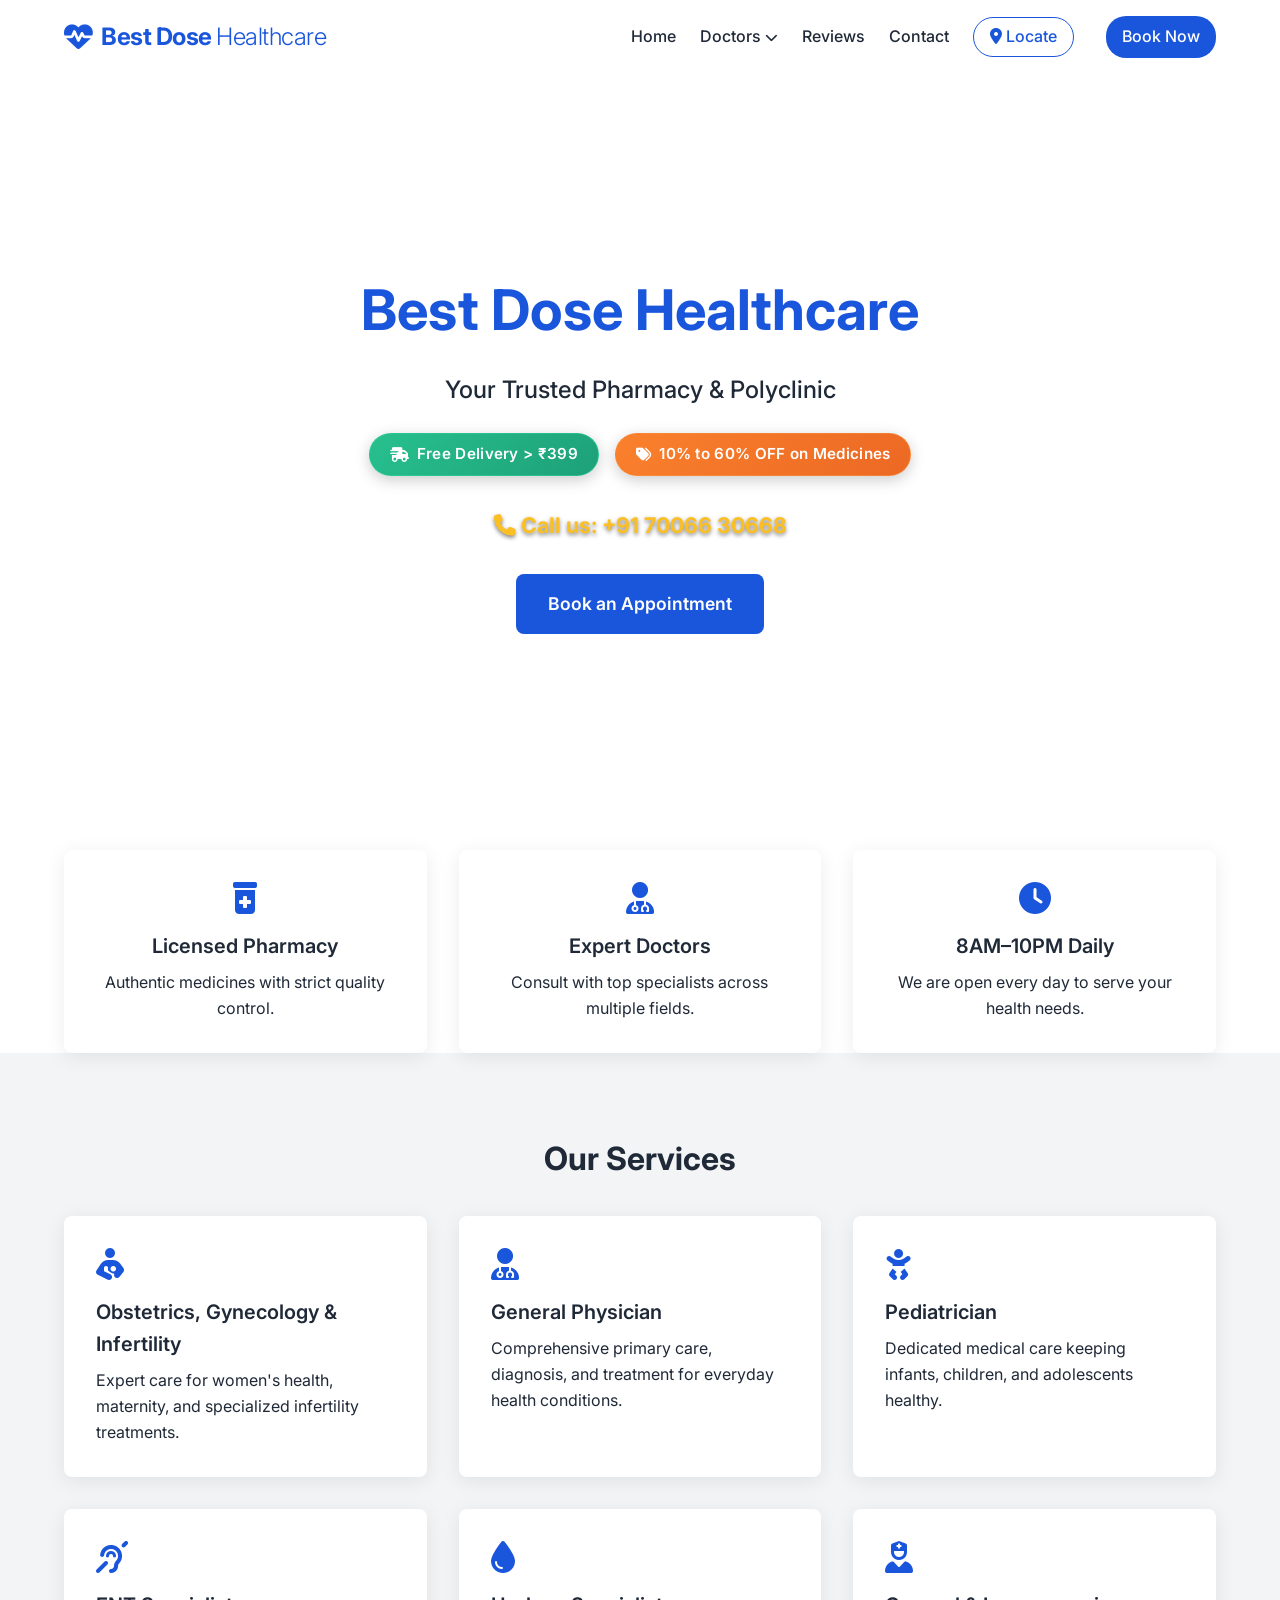
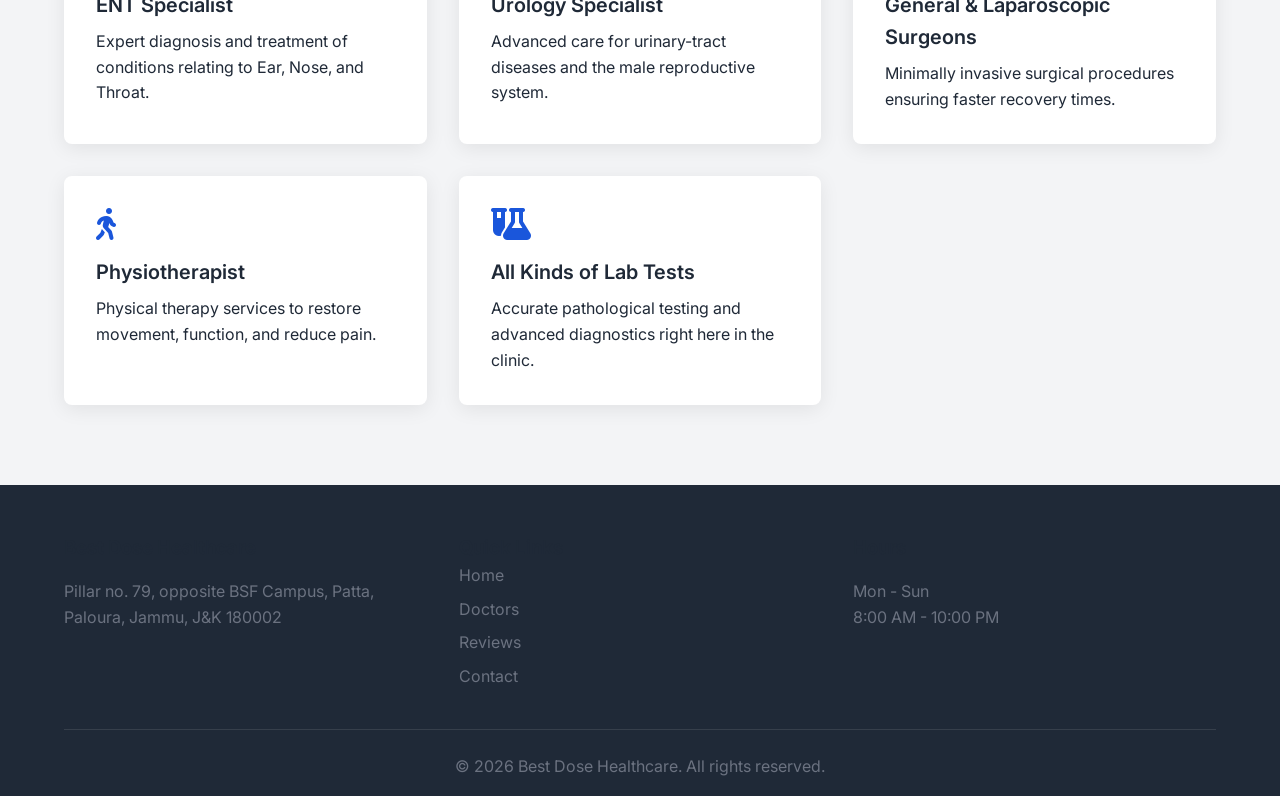
==== index.html @ 313eac24 "add project files" ====
<!DOCTYPE html>
<html lang="en">

<head>
    <meta charset="UTF-8">
    <meta name="viewport" content="width=device-width, initial-scale=1.0">
    <title>Best Dose Healthcare | Home</title>
    <link rel="stylesheet" href="styles.css">
    <!-- Font Awesome for icons -->
    <link rel="stylesheet" href="https://cdnjs.cloudflare.com/ajax/libs/font-awesome/6.4.0/css/all.min.css">
</head>

<body>

    <!-- Navigation -->
    <nav class="navbar">
        <div class="container">
            <div class="logo">
                <i class="fa-solid fa-heart-pulse logo-icon"></i>
                <span class="logo-text">Best Dose <span class="fw-light">Healthcare</span></span>
            </div>
            <button class="menu-toggle" aria-label="Toggle navigation">
                <i class="fa-solid fa-bars"></i>
            </button>
            <div class="links">
                <a href="index.html">Home</a>
                <div class="dropdown">
                    <a href="doctors.html" class="dropbtn">Doctors <i class="fa-solid fa-chevron-down"
                            style="font-size: 0.8rem;"></i></a>
                    <div class="dropdown-content">
                        <a href="doctors.html?doc=anjali">Dr. Anjali Verma (Gynecology)</a>
                        <a href="doctors.html?doc=sunita">Dr. Sunita Gupta (Physician)</a>
                        <a href="doctors.html?doc=rajesh">Dr. Rajesh Verma (Pediatrics)</a>
                        <a href="doctors.html?doc=anil">Dr. Anil Sharma (ENT)</a>
                        <a href="doctors.html?doc=amit">Dr. Amit Kumar (Urology)</a>
                        <a href="doctors.html?doc=vikas">Dr. Vikas Singh (Surgeon)</a>
                        <a href="doctors.html?doc=priya">Dr. Priya Singh (Physiotherapy)</a>
                    </div>
                </div>
                <a href="reviews.html">Reviews</a>
                <a href="contact.html">Contact</a>
                <a href="https://maps.app.goo.gl/DbcS8rqPHViiDvPK7" target="_blank" class="btn btn-locate"><i
                        class="fa-solid fa-location-dot"></i> Locate</a>
                <a href="doctors.html" class="btn btn-book">Book Now</a>
            </div>
        </div>
    </nav>

    <!-- Hero Section -->
    <section class="hero">
        <div class="hero-bg"></div>
        <div class="hero-overlay"></div>
        <div class="container hero-content fade-in">
            <h1>Best Dose Healthcare</h1>
            <p style="font-size: 1.5rem; margin-bottom: 1.5rem; font-weight: 500;">Your Trusted Pharmacy & Polyclinic
            </p>

            <div style="display: flex; gap: 1rem; justify-content: center; flex-wrap: wrap; margin-bottom: 2rem;">
                <div class="header-promo gradient-green">
                    <i class="fa-solid fa-truck-fast"></i> Free Delivery > ₹399
                </div>
                <div class="header-promo gradient-orange">
                    <i class="fa-solid fa-tags"></i> 10% to 60% OFF on Medicines
                </div>
            </div>

            <p
                style="font-size: 1.35rem; font-weight: 700; margin-bottom: 2rem; color: #fbbf24; text-shadow: 0 2px 4px rgba(0,0,0,0.5);">
                <i class="fa-solid fa-phone"></i> Call us: +91 70066 30668
            </p>

            <a href="doctors.html" class="btn" style="font-size: 1.1rem; padding: 1rem 2rem;">Book an Appointment</a>
        </div>
    </section>

    <!-- Info Strip -->
    <div class="container">
        <div class="info-strip">
            <div class="info-card fade-in">
                <i class="fa-solid fa-prescription-bottle-medical"></i>
                <h3 class="card-title">Licensed Pharmacy</h3>
                <p>Authentic medicines with strict quality control.</p>
            </div>
            <div class="info-card fade-in" style="transition-delay: 0.1s;">
                <i class="fa-solid fa-user-doctor"></i>
                <h3 class="card-title">Expert Doctors</h3>
                <p>Consult with top specialists across multiple fields.</p>
            </div>
            <div class="info-card fade-in" style="transition-delay: 0.2s;">
                <i class="fa-solid fa-clock"></i>
                <h3 class="card-title">8AM–10PM Daily</h3>
                <p>We are open every day to serve your health needs.</p>
            </div>
        </div>
    </div>

    <!-- Services Section -->
    <section class="bg-light">
        <div class="container">
            <h2 class="fade-in">Our Services</h2>
            <div class="grid">
                <div class="card fade-in">
                    <i class="fa-solid fa-person-breastfeeding"
                        style="font-size: 2rem; color: var(--primary); margin-bottom: 1rem;"></i>
                    <h3 class="card-title">Obstetrics, Gynecology & Infertility</h3>
                    <p>Expert care for women's health, maternity, and specialized infertility treatments.</p>
                </div>
                <div class="card fade-in" style="transition-delay: 0.1s;">
                    <i class="fa-solid fa-user-doctor"
                        style="font-size: 2rem; color: var(--primary); margin-bottom: 1rem;"></i>
                    <h3 class="card-title">General Physician</h3>
                    <p>Comprehensive primary care, diagnosis, and treatment for everyday health conditions.</p>
                </div>
                <div class="card fade-in" style="transition-delay: 0.2s;">
                    <i class="fa-solid fa-baby"
                        style="font-size: 2rem; color: var(--primary); margin-bottom: 1rem;"></i>
                    <h3 class="card-title">Pediatrician</h3>
                    <p>Dedicated medical care keeping infants, children, and adolescents healthy.</p>
                </div>
                <div class="card fade-in" style="transition-delay: 0.3s;">
                    <i class="fa-solid fa-ear-deaf"
                        style="font-size: 2rem; color: var(--primary); margin-bottom: 1rem;"></i>
                    <h3 class="card-title">ENT Specialist</h3>
                    <p>Expert diagnosis and treatment of conditions relating to Ear, Nose, and Throat.</p>
                </div>
                <div class="card fade-in" style="transition-delay: 0.4s;">
                    <i class="fa-solid fa-droplet"
                        style="font-size: 2rem; color: var(--primary); margin-bottom: 1rem;"></i>
                    <h3 class="card-title">Urology Specialist</h3>
                    <p>Advanced care for urinary-tract diseases and the male reproductive system.</p>
                </div>
                <div class="card fade-in" style="transition-delay: 0.5s;">
                    <i class="fa-solid fa-user-nurse"
                        style="font-size: 2rem; color: var(--primary); margin-bottom: 1rem;"></i>
                    <h3 class="card-title">General & Laparoscopic Surgeons</h3>
                    <p>Minimally invasive surgical procedures ensuring faster recovery times.</p>
                </div>
                <div class="card fade-in" style="transition-delay: 0.6s;">
                    <i class="fa-solid fa-person-walking"
                        style="font-size: 2rem; color: var(--primary); margin-bottom: 1rem;"></i>
                    <h3 class="card-title">Physiotherapist</h3>
                    <p>Physical therapy services to restore movement, function, and reduce pain.</p>
                </div>
                <div class="card fade-in" style="transition-delay: 0.7s;">
                    <i class="fa-solid fa-flask-vial"
                        style="font-size: 2rem; color: var(--primary); margin-bottom: 1rem;"></i>
                    <h3 class="card-title">All Kinds of Lab Tests</h3>
                    <p>Accurate pathological testing and advanced diagnostics right here in the clinic.</p>
                </div>
            </div>
        </div>
    </section>

    <!-- Footer -->
    <footer>
        <div class="container">
            <div class="footer-grid">
                <div>
                    <h3>Best Dose Healthcare</h3>
                    <p style="color: var(--text-light); margin-top: 1rem;">Pillar no. 79, opposite BSF Campus, Patta,
                        Paloura, Jammu, J&K 180002</p>
                </div>
                <div class="footer-links">
                    <h3>Quick Links</h3>
                    <a href="index.html">Home</a>
                    <a href="doctors.html">Doctors</a>
                    <a href="reviews.html">Reviews</a>
                    <a href="contact.html">Contact</a>
                </div>
                <div>
                    <h3>Hours</h3>
                    <p style="color: var(--text-light); margin-top: 1rem;">Mon - Sun</p>
                    <p style="color: var(--text-light);">8:00 AM - 10:00 PM</p>
                </div>
            </div>
            <div class="text-center"
                style="border-top: 1px solid rgba(255,255,255,0.1); padding-top: 1.5rem; color: var(--text-light);">
                &copy; 2026 Best Dose Healthcare. All rights reserved.
            </div>
        </div>
    </footer>

    <script src="script.js"></script>
</body>

</html>
---- styles.css ----
@import url('https://fonts.googleapis.com/css2?family=Inter:wght@300;400;500;600;700&display=swap');

:root {
  --primary: #1a56db;
  --white: #ffffff;
  --text: #1f2937;
  --text-light: #6b7280;
  --bg: #f3f4f6;
  --card-shadow: 0 4px 20px rgba(0, 0, 0, 0.08);
  --border: #e5e7eb;
}

html {
  scroll-behavior: smooth;
}

* {
  margin: 0;
  padding: 0;
  box-sizing: border-box;
}

body {
  font-family: 'Inter', sans-serif;
  color: var(--text);
  background-color: var(--white);
  line-height: 1.6;
}

/* Typography & Utils */
h1, h2, h3 { font-weight: 700; color: var(--text); }
h2 { font-size: 2rem; margin-bottom: 2rem; text-align: center; }
a { text-decoration: none; color: inherit; }
.container { width: 90%; max-width: 1200px; margin: 0 auto; }
section { padding: 5rem 0; }
.bg-light { background-color: var(--bg); }

/* Buttons */
.btn {
  display: inline-block;
  padding: 0.75rem 1.5rem;
  background-color: var(--primary);
  color: var(--white);
  border: none;
  border-radius: 0.5rem;
  font-weight: 600;
  cursor: pointer;
  transition: all 0.3s ease;
  text-align: center;
}
.btn:hover { background-color: #1e40af; transform: translateY(-2px); }

/* Navbar */
.navbar {
  position: fixed;
  top: 0; width: 100%;
  padding: 1rem 0;
  z-index: 1000;
  background: transparent;
  transition: all 0.3s ease;
}

/* Dropdown Navbar Styles */
.dropdown {
  position: relative;
  display: inline-block;
}
.dropdown-content {
  display: none;
  position: absolute;
  background-color: var(--white);
  min-width: 260px;
  box-shadow: 0 8px 16px rgba(0,0,0,0.1);
  border-radius: 0.5rem;
  z-index: 1001;
  top: 100%;
  left: 0;
  overflow: hidden;
  border: 1px solid var(--border);
}
.dropdown-content a {
  color: var(--text) !important;
  padding: 12px 16px;
  text-decoration: none;
  display: block;
  font-weight: 500;
  font-size: 0.95rem;
  transition: background 0.3s;
}
.dropdown-content a:hover {
  background-color: var(--bg);
  color: var(--primary) !important;
}
.dropdown:hover .dropdown-content {
  display: block;
}
.navbar.scrolled {
  background: var(--primary);
  box-shadow: var(--card-shadow);
  color: var(--white);
}
.navbar .container {
  display: flex; justify-content: space-between; align-items: center;
}
.navbar .logo { display: flex; align-items: center; gap: 0.5rem; font-size: 1.5rem; font-weight: 700; color: var(--primary); }
.navbar .logo-icon { font-size: 1.8rem; }
.navbar .logo-text { letter-spacing: -0.02em; }
.navbar .fw-light { font-weight: 300; }
.navbar.scrolled .logo, .navbar.scrolled .logo-icon { color: var(--white); }
.navbar .links { display: flex; align-items: center; gap: 1.5rem; transition: max-height 0.4s ease-in-out; }
.navbar .links a { font-weight: 500; transition: color 0.3s; }
.navbar .links a:hover { color: var(--primary); }
.navbar.scrolled .links a:hover { color: #d1d5db; }
.navbar .btn-book { background: var(--primary); color: var(--white); border-radius: 20px; padding: 0.5rem 1rem;}
.navbar.scrolled .btn-book { background: var(--white); color: var(--primary); }
.navbar .btn-locate { background: transparent; color: var(--primary); border: 1px solid var(--primary); border-radius: 20px; padding: 0.4rem 1rem; margin-right: 0.5rem; }
.navbar .btn-locate:hover { background: rgba(26, 86, 219, 0.1); }
.navbar.scrolled .btn-locate { color: var(--white); border-color: var(--white); }
.navbar.scrolled .btn-locate:hover { background: rgba(255, 255, 255, 0.1); }

/* Hamburger Menu Toggle */
.menu-toggle {
  display: none;
  background: none;
  border: none;
  font-size: 1.8rem;
  color: var(--primary);
  cursor: pointer;
}
.navbar.scrolled .menu-toggle { color: var(--white); }

/* Mobile Menu Layout */
@media (max-width: 768px) {
  .menu-toggle { display: block; }
  .navbar .links {
    position: absolute;
    top: 100%;
    left: 0;
    width: 100%;
    background: var(--white);
    flex-direction: column;
    gap: 1rem;
    padding: 0;
    max-height: 0;
    overflow: hidden;
    box-shadow: 0 10px 15px -3px rgba(0, 0, 0, 0.1);
  }
  .navbar.scrolled .links { background: var(--primary); }
  
  .navbar .links.open {
    padding: 1.5rem 0;
    max-height: 500px;
  }
  .navbar .links a {
    width: 100%;
    text-align: center;
    color: var(--text);
  }
  .navbar.scrolled .links a, .navbar.scrolled .links .btn-locate {
    color: var(--white);
  }
  .navbar .links .btn-book { width: max-content; margin: 0 auto; }
  .navbar .links .btn-locate { width: max-content; margin: 0 auto; margin-right: auto; }
  .dropdown-content { position: static; box-shadow: none; border: none; background: transparent; }
  .dropdown-content a { text-align: center; padding: 10px; color: var(--text-light) !important; }
  .navbar.scrolled .dropdown-content a { color: var(--white) !important; opacity: 0.9; }
}

/* Animations */
.fade-in {
  opacity: 0;
  transform: translateY(20px);
  transition: opacity 0.6s ease, transform 0.6s ease;
}
.fade-in.visible {
  opacity: 1;
  transform: translateY(0);
}

/* Homepage Hero (Carousel) */
.hero {
  position: relative;
  height: 100vh;
  display: flex; align-items: center; justify-content: center;
  overflow: hidden;
  color: var(--white);
  text-align: center;
}
.hero-bg {
  position: absolute; top: 0; left: 0; width: 100%; height: 100%;
  background-size: cover; background-position: center;
  z-index: -2;
  animation: heroCarousel 15s infinite;
}
.hero-overlay {
  position: absolute; top: 0; left: 0; width: 100%; height: 100%;
  background: rgba(255, 255, 255, 0.6);
  z-index: -1;
}
.hero-content {
  z-index: 1;
  color: var(--text);
  max-width: 800px;
}
.hero-content h1 { font-size: 3.5rem; margin-bottom: 1rem; color: var(--primary);}
@keyframes heroCarousel {
  0%, 33% { background-image: url('https://images.unsplash.com/photo-1579684385127-1ef15d508118?auto=format&fit=crop&q=80'); }
  34%, 66% { background-image: url('https://images.unsplash.com/photo-1638202993928-7267aad84c31?auto=format&fit=crop&q=80'); }
  67%, 100% { background-image: url('https://images.unsplash.com/photo-1519494026892-80bbd2d6fd0d?auto=format&fit=crop&q=80'); }
}

/* Promo Badges */
.header-promo {
  padding: 0.5rem 1.25rem;
  border-radius: 9999px;
  font-weight: 600;
  font-size: 0.95rem;
  letter-spacing: 0.02em;
  color: var(--white);
  box-shadow: 0 4px 15px rgba(0, 0, 0, 0.2);
  display: inline-flex;
  align-items: center;
  gap: 0.5rem;
  backdrop-filter: blur(5px);
}
.header-promo.gradient-green {
  background: linear-gradient(135deg, rgba(16, 185, 129, 0.9), rgba(5, 150, 105, 0.9));
  border: 1px solid rgba(52, 211, 153, 0.5);
  animation: pulse-promo 2.5s infinite;
}
.header-promo.gradient-orange {
  background: linear-gradient(135deg, rgba(249, 115, 22, 0.9), rgba(234, 88, 12, 0.9));
  border: 1px solid rgba(251, 146, 60, 0.5);
}

@keyframes pulse-promo {
  0% { transform: scale(1); box-shadow: 0 0 0 0 rgba(16, 185, 129, 0.4); }
  50% { transform: scale(1.05); box-shadow: 0 0 0 8px rgba(16, 185, 129, 0); }
  100% { transform: scale(1); box-shadow: 0 0 0 0 rgba(16, 185, 129, 0); }
}

/* Homepage Info Strip */
.info-strip {
  display: grid;
  grid-template-columns: repeat(3, 1fr);
  gap: 2rem;
  margin-top: -50px;
  position: relative;
  z-index: 10;
}
.info-card {
  background: var(--white);
  padding: 2rem;
  border-radius: 0.5rem;
  box-shadow: var(--card-shadow);
  text-align: center;
}
.info-card i { font-size: 2rem; color: var(--primary); margin-bottom: 1rem; }

/* Grid Layouts (Services, Doctors) */
.grid {
  display: grid;
  grid-template-columns: repeat(auto-fit, minmax(280px, 1fr));
  gap: 2rem;
}
.card {
  background: var(--white);
  border-radius: 0.5rem;
  overflow: hidden;
  box-shadow: var(--card-shadow);
  transition: transform 0.3s ease;
  padding: 2rem;
}
.card:hover { transform: translateY(-5px); }
.card-title { font-size: 1.25rem; font-weight: 600; margin-bottom: 0.5rem; }

/* Filter Tabs */
.filter-tabs {
  display: flex; justify-content: center; gap: 1rem; margin-bottom: 2rem; flex-wrap: wrap;
}
.filter-btn {
  padding: 0.5rem 1.5rem;
  border-radius: 9999px;
  background: var(--white);
  border: 1px solid var(--border);
  cursor: pointer;
  transition: all 0.3s;
}
.filter-btn.active, .filter-btn:hover {
  background: var(--primary); color: var(--white); border-color: var(--primary);
}

/* Doctor Card specific */
.doc-card { text-align: center; }
.doc-avatar { width: 100px; height: 100px; border-radius: 50%; background: var(--bg); margin: 0 auto 1rem; display: flex; align-items: center; justify-content: center; color: var(--text-light); }
.doc-tag { display: inline-block; padding: 0.25rem 0.75rem; background: #e0e7ff; color: var(--primary); border-radius: 9999px; font-size: 0.875rem; margin-bottom: 0.5rem; }

/* Review Card */
.review-card { 
  border-top: 4px solid #10b981; 
  background: linear-gradient(to bottom right, #ffffff, #f0fdf4); 
  padding: 1.5rem; 
  margin-bottom: 1rem; 
  box-shadow: 0 4px 10px rgba(16, 185, 129, 0.1); 
  border-radius: 0.5rem; 
  animation: slideIn 0.5s ease-out; 
}
@keyframes slideIn { from { opacity: 0; transform: translateX(-20px); } to { opacity: 1; transform: translateX(0); } }
.stars svg { width: 20px; height: 20px; fill: #fbbf24; }

/* Interactive Star Widget */
.star-widget { display: flex; gap: 0.5rem; font-size: 1.5rem; color: #d1d5db; cursor: pointer; }
.star-widget .star.active { color: #fbbf24; }

/* Forms */
.form-group { margin-bottom: 1rem; }
.form-group label { display: block; margin-bottom: 0.5rem; font-weight: 500; }
.form-control { width: 100%; padding: 0.75rem; border: 1px solid var(--border); border-radius: 0.5rem; font-family: inherit; }
.form-control:focus { outline: none; border-color: var(--primary); }

/* Modal */
.modal { display: none; position: fixed; top: 0; left: 0; width: 100%; height: 100%; background: rgba(0,0,0,0.5); z-index: 1001; align-items: center; justify-content: center; }
.modal.active { display: flex; }
.modal-content { background: var(--white); padding: 2rem; border-radius: 0.5rem; width: 90%; max-width: 500px; position: relative; }
.close-btn { position: absolute; top: 1rem; right: 1rem; font-size: 1.5rem; cursor: pointer; background: none; border: none; }

/* Toast */
.toast { position: fixed; bottom: 2rem; right: 2rem; background: #10b981; color: var(--white); padding: 1rem 2rem; border-radius: 0.5rem; transform: translateY(100px); opacity: 0; transition: all 0.3s; z-index: 1002; }
.toast.show { transform: translateY(0); opacity: 1; }

/* Contact Page elements */
.contact-grid { display: grid; grid-template-columns: 1fr 1fr; gap: 2rem; }
.hours-table { width: 100%; border-collapse: collapse; }
.hours-table th, .hours-table td { padding: 0.75rem; border-bottom: 1px solid var(--border); text-align: left; }

/* Footer */
footer { background: var(--text); color: var(--white); padding: 3rem 0 1rem; }
.footer-grid { display: grid; grid-template-columns: repeat(auto-fit, minmax(200px, 1fr)); gap: 2rem; margin-bottom: 2rem; }
.footer-links a { display: block; color: var(--text-light); margin-bottom: 0.5rem; }
.footer-links a:hover { color: var(--white); }
.text-center { text-align: center; }

/* Responsive Grid */
@media (max-width: 768px) {
  .info-strip { grid-template-columns: 1fr; margin-top: 2rem; }
  .contact-grid { grid-template-columns: 1fr; }
  .hero-content h1 { font-size: 2.5rem; }
}
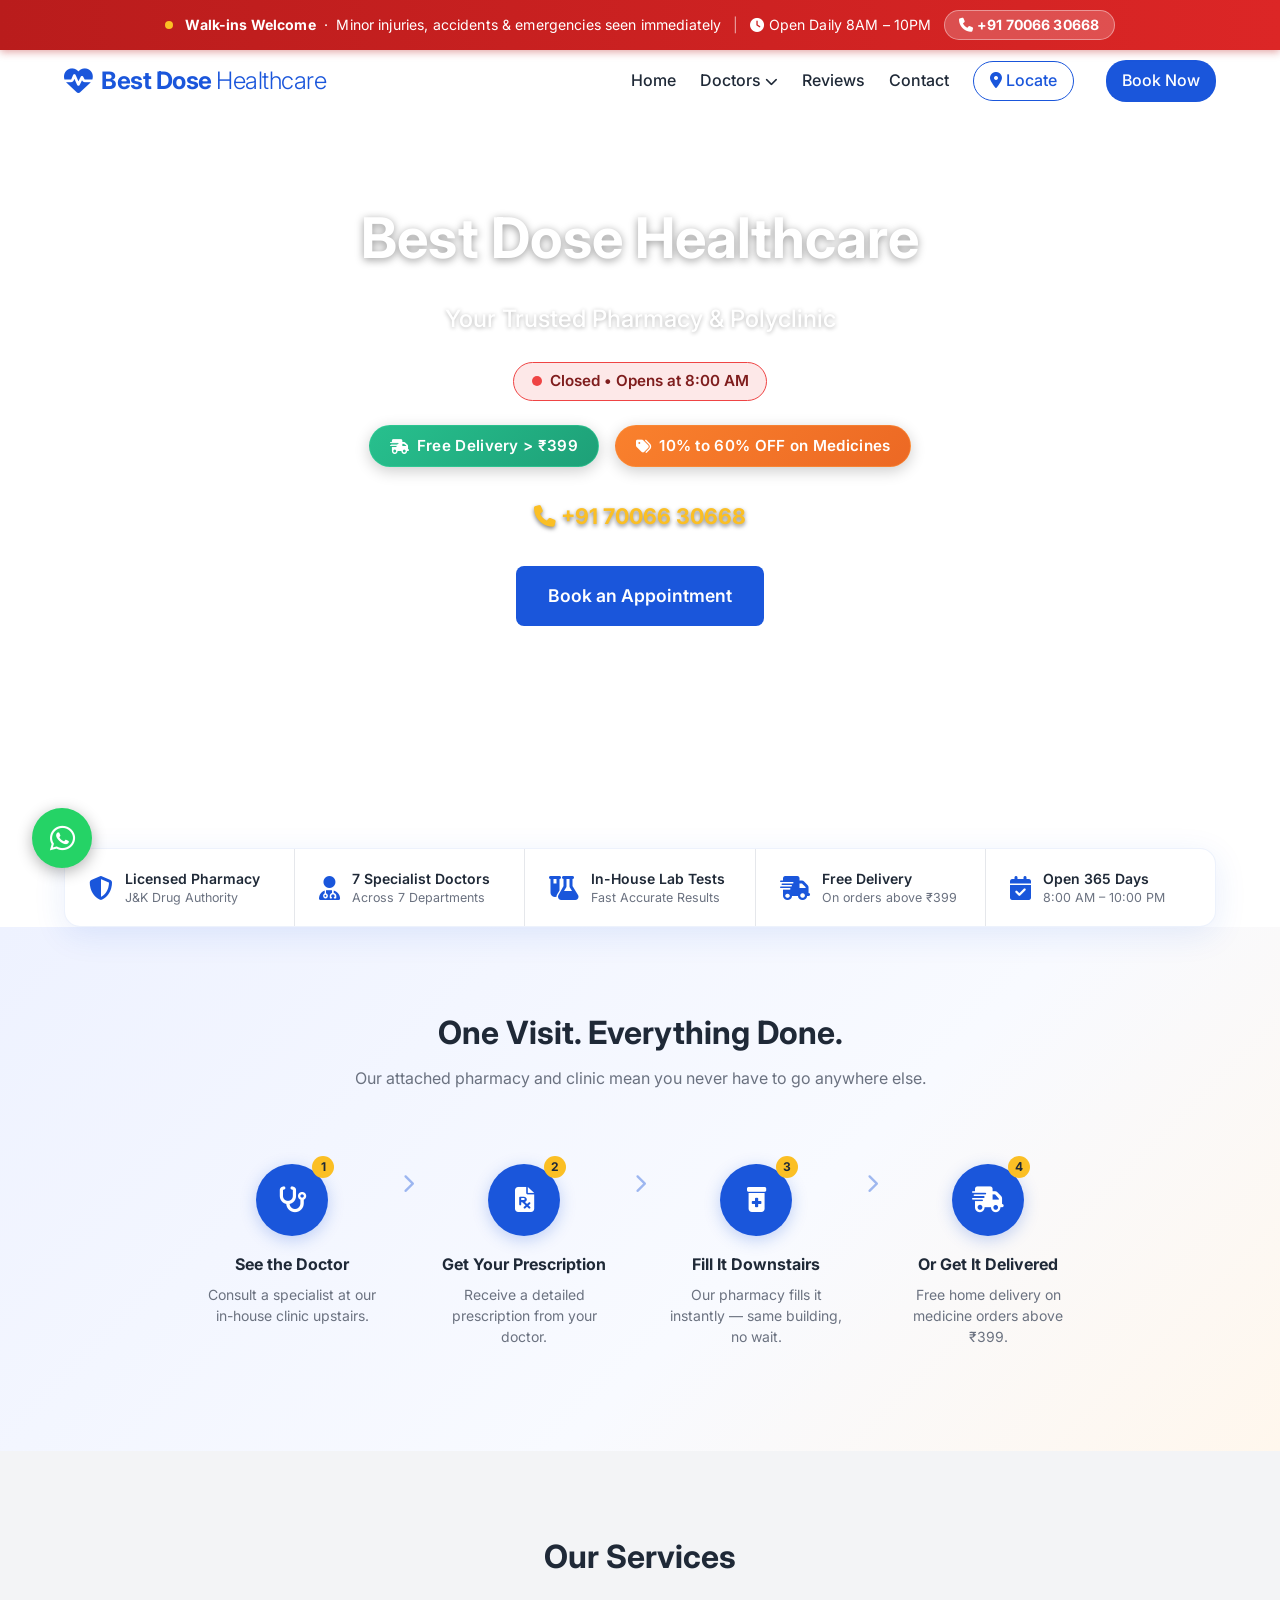
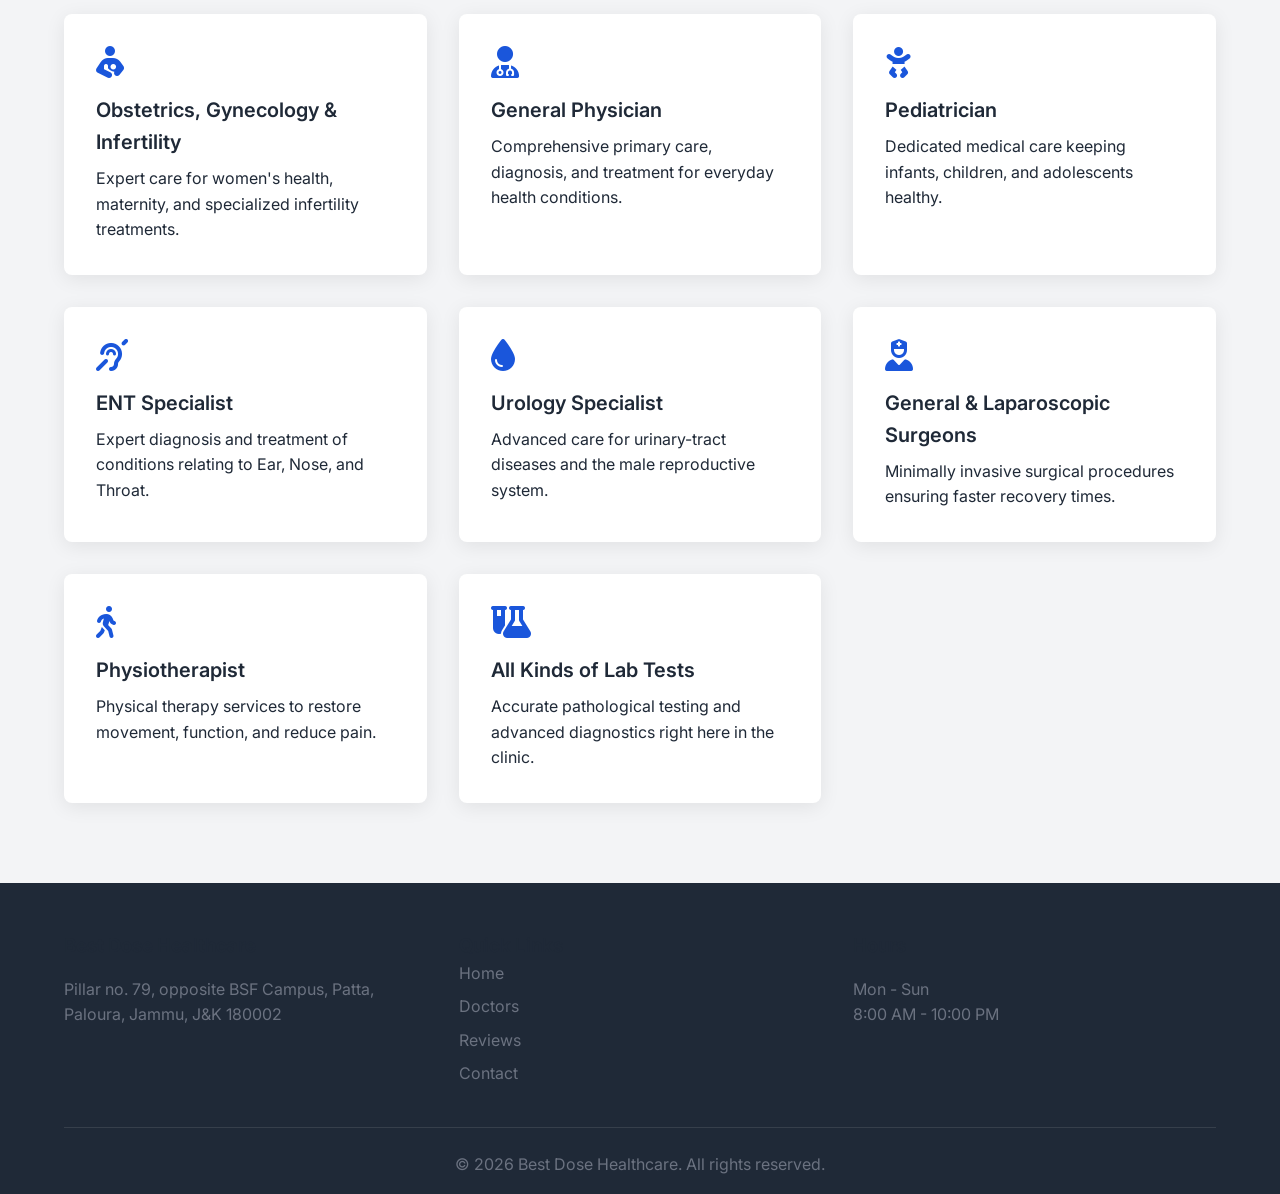
==== commit 2b2116b1: "added new files" ====
--- a/index.html
+++ b/index.html
@@ -5,12 +5,37 @@
     <meta charset="UTF-8">
     <meta name="viewport" content="width=device-width, initial-scale=1.0">
     <title>Best Dose Healthcare | Home</title>
+    <meta name="description" content="Best Dose Healthcare - Trusted pharmacy and polyclinic in Patta Paloura, Jammu. Book appointments with specialist doctors. Open 8AM-10PM daily. Call +91 70066 30668.">
+    <meta name="keywords" content="pharmacy Jammu, doctor Paloura, polyclinic Jammu, medicine delivery Jammu, best dose healthcare, clinic Patta Paloura">
+    <!-- Open Graph / WhatsApp / Facebook preview -->
+    <meta property="og:title" content="Best Dose Healthcare | Pharmacy & Polyclinic, Jammu">
+    <meta property="og:description" content="Trusted pharmacy & polyclinic in Patta Paloura, Jammu. Expert doctors, lab tests, medicines with up to 60% OFF. Open daily 8AM–10PM.">
+    <meta property="og:image" content="https://images.unsplash.com/photo-1579684385127-1ef15d508118?auto=format&fit=crop&w=1200&q=80">
+    <meta property="og:type" content="website">
+    <meta property="og:locale" content="en_IN">
+    <meta name="twitter:card" content="summary_large_image">
+    <meta name="twitter:title" content="Best Dose Healthcare | Pharmacy & Polyclinic, Jammu">
+    <meta name="twitter:description" content="Trusted pharmacy & polyclinic in Patta Paloura, Jammu. Expert doctors, lab tests, medicines with up to 60% OFF.">
+    <meta name="twitter:image" content="https://images.unsplash.com/photo-1579684385127-1ef15d508118?auto=format&fit=crop&w=1200&q=80">
     <link rel="stylesheet" href="styles.css">
     <!-- Font Awesome for icons -->
     <link rel="stylesheet" href="https://cdnjs.cloudflare.com/ajax/libs/font-awesome/6.4.0/css/all.min.css">
 </head>
 
 <body>
+
+    <!-- Walk-in Emergency Banner -->
+    <div class="walkin-banner">
+        <div class="container" style="display:flex; align-items:center; justify-content:center; gap:0.75rem; flex-wrap:wrap;">
+            <span class="walkin-dot"></span>
+            <span><strong>Walk-ins Welcome</strong> &nbsp;·&nbsp; Minor injuries, accidents & emergencies seen immediately</span>
+            <span style="opacity:0.6;">|</span>
+            <span><i class="fa-solid fa-clock" style="margin-right:4px;"></i>Open Daily 8AM – 10PM</span>
+            <a href="tel:+917006630668" style="background:rgba(255,255,255,0.2); color:white; padding:0.2rem 0.9rem; border-radius:9999px; font-weight:700; text-decoration:none; border:1px solid rgba(255,255,255,0.4); transition:background 0.3s;" onmouseover="this.style.background='rgba(255,255,255,0.35)'" onmouseout="this.style.background='rgba(255,255,255,0.2)'">
+                <i class="fa-solid fa-phone" style="margin-right:4px;"></i>+91 70066 30668
+            </a>
+        </div>
+    </div>
 
     <!-- Navigation -->
     <nav class="navbar">
@@ -52,8 +77,9 @@
         <div class="hero-overlay"></div>
         <div class="container hero-content fade-in">
             <h1>Best Dose Healthcare</h1>
-            <p style="font-size: 1.5rem; margin-bottom: 1.5rem; font-weight: 500;">Your Trusted Pharmacy & Polyclinic
-            </p>
+            <p style="font-size: 1.5rem; margin-bottom: 1.5rem; font-weight: 500;">Your Trusted Pharmacy & Polyclinic</p>
+            <!-- Open Now Badge -->
+            <div id="openStatusBadge" style="margin-bottom:1.5rem;"></div>
 
             <div style="display: flex; gap: 1rem; justify-content: center; flex-wrap: wrap; margin-bottom: 2rem;">
                 <div class="header-promo gradient-green">
@@ -66,33 +92,75 @@
 
             <p
                 style="font-size: 1.35rem; font-weight: 700; margin-bottom: 2rem; color: #fbbf24; text-shadow: 0 2px 4px rgba(0,0,0,0.5);">
-                <i class="fa-solid fa-phone"></i> Call us: +91 70066 30668
+                <i class="fa-solid fa-phone"></i> <a href="tel:+917006630668" style="color:#fbbf24; text-decoration:none;">+91 70066 30668</a>
             </p>
 
             <a href="doctors.html" class="btn" style="font-size: 1.1rem; padding: 1rem 2rem;">Book an Appointment</a>
         </div>
     </section>
 
-    <!-- Info Strip -->
+    <!-- Trust Badges -->
     <div class="container">
-        <div class="info-strip">
-            <div class="info-card fade-in">
-                <i class="fa-solid fa-prescription-bottle-medical"></i>
-                <h3 class="card-title">Licensed Pharmacy</h3>
-                <p>Authentic medicines with strict quality control.</p>
-            </div>
-            <div class="info-card fade-in" style="transition-delay: 0.1s;">
+        <div class="trust-strip fade-in">
+            <div class="trust-badge">
+                <i class="fa-solid fa-shield-halved"></i>
+                <span>Licensed Pharmacy<br><small>J&K Drug Authority</small></span>
+            </div>
+            <div class="trust-badge">
                 <i class="fa-solid fa-user-doctor"></i>
-                <h3 class="card-title">Expert Doctors</h3>
-                <p>Consult with top specialists across multiple fields.</p>
-            </div>
-            <div class="info-card fade-in" style="transition-delay: 0.2s;">
-                <i class="fa-solid fa-clock"></i>
-                <h3 class="card-title">8AM–10PM Daily</h3>
-                <p>We are open every day to serve your health needs.</p>
+                <span>7 Specialist Doctors<br><small>Across 7 Departments</small></span>
+            </div>
+            <div class="trust-badge">
+                <i class="fa-solid fa-flask-vial"></i>
+                <span>In-House Lab Tests<br><small>Fast Accurate Results</small></span>
+            </div>
+            <div class="trust-badge">
+                <i class="fa-solid fa-truck-fast"></i>
+                <span>Free Delivery<br><small>On orders above ₹399</small></span>
+            </div>
+            <div class="trust-badge">
+                <i class="fa-solid fa-calendar-check"></i>
+                <span>Open 365 Days<br><small>8:00 AM – 10:00 PM</small></span>
             </div>
         </div>
     </div>
+
+    <!-- Prescription Flow -->
+    <section class="prescription-section">
+        <div class="container">
+            <h2 class="fade-in" style="margin-bottom:0.5rem;">One Visit. Everything Done.</h2>
+            <p class="fade-in" style="text-align:center; color:var(--text-light); margin-bottom:3rem;">Our attached pharmacy and clinic mean you never have to go anywhere else.</p>
+            <div class="rx-flow fade-in">
+                <div class="rx-step">
+                    <div class="rx-icon"><i class="fa-solid fa-stethoscope"></i></div>
+                    <div class="rx-num">1</div>
+                    <h4>See the Doctor</h4>
+                    <p>Consult a specialist at our in-house clinic upstairs.</p>
+                </div>
+                <div class="rx-arrow"><i class="fa-solid fa-chevron-right"></i></div>
+                <div class="rx-step">
+                    <div class="rx-icon"><i class="fa-solid fa-file-prescription"></i></div>
+                    <div class="rx-num">2</div>
+                    <h4>Get Your Prescription</h4>
+                    <p>Receive a detailed prescription from your doctor.</p>
+                </div>
+                <div class="rx-arrow"><i class="fa-solid fa-chevron-right"></i></div>
+                <div class="rx-step">
+                    <div class="rx-icon"><i class="fa-solid fa-prescription-bottle-medical"></i></div>
+                    <div class="rx-num">3</div>
+                    <h4>Fill It Downstairs</h4>
+                    <p>Our pharmacy fills it instantly — same building, no wait.</p>
+                </div>
+                <div class="rx-arrow"><i class="fa-solid fa-chevron-right"></i></div>
+                <div class="rx-step">
+                    <div class="rx-icon"><i class="fa-solid fa-truck-fast"></i></div>
+                    <div class="rx-num">4</div>
+                    <h4>Or Get It Delivered</h4>
+                    <p>Free home delivery on medicine orders above ₹399.</p>
+                </div>
+            </div>
+        </div>
+    </section>
 
     <!-- Services Section -->
     <section class="bg-light">
@@ -180,6 +248,15 @@
         </div>
     </footer>
 
+    <!-- Floating WhatsApp Button -->
+    <a href="https://wa.me/917006630668?text=Hello%2C%20I%20would%20like%20to%20enquire%20about%20Best%20Dose%20Healthcare."
+       target="_blank"
+       title="Chat with us on WhatsApp"
+       style="position:fixed; bottom:2rem; left:2rem; background:#25d366; color:white; border-radius:50%; width:60px; height:60px; display:flex; align-items:center; justify-content:center; font-size:1.8rem; box-shadow:0 4px 15px rgba(0,0,0,0.3); z-index:9999; transition: transform 0.3s ease;"
+       onmouseover="this.style.transform='scale(1.1)'" onmouseout="this.style.transform='scale(1)'">
+      <i class="fa-brands fa-whatsapp"></i>
+    </a>
+
     <script src="script.js"></script>
 </body>
 
--- a/styles.css
+++ b/styles.css
@@ -194,15 +194,16 @@
 }
 .hero-overlay {
   position: absolute; top: 0; left: 0; width: 100%; height: 100%;
-  background: rgba(255, 255, 255, 0.6);
+  background: linear-gradient(to bottom, rgba(255,255,255,0.08) 0%, rgba(255,255,255,0.30) 100%);
   z-index: -1;
 }
 .hero-content {
   z-index: 1;
-  color: var(--text);
+  color: var(--white);
   max-width: 800px;
 }
-.hero-content h1 { font-size: 3.5rem; margin-bottom: 1rem; color: var(--primary);}
+.hero-content h1 { font-size: 3.5rem; margin-bottom: 1rem; color: var(--white); text-shadow: 0 2px 8px rgba(0,0,0,0.4);}
+.hero-content p { text-shadow: 0 1px 4px rgba(0,0,0,0.3); }
 @keyframes heroCarousel {
   0%, 33% { background-image: url('https://images.unsplash.com/photo-1579684385127-1ef15d508118?auto=format&fit=crop&q=80'); }
   34%, 66% { background-image: url('https://images.unsplash.com/photo-1638202993928-7267aad84c31?auto=format&fit=crop&q=80'); }
@@ -239,24 +240,6 @@
   100% { transform: scale(1); box-shadow: 0 0 0 0 rgba(16, 185, 129, 0); }
 }
 
-/* Homepage Info Strip */
-.info-strip {
-  display: grid;
-  grid-template-columns: repeat(3, 1fr);
-  gap: 2rem;
-  margin-top: -50px;
-  position: relative;
-  z-index: 10;
-}
-.info-card {
-  background: var(--white);
-  padding: 2rem;
-  border-radius: 0.5rem;
-  box-shadow: var(--card-shadow);
-  text-align: center;
-}
-.info-card i { font-size: 2rem; color: var(--primary); margin-bottom: 1rem; }
-
 /* Grid Layouts (Services, Doctors) */
 .grid {
   display: grid;
@@ -318,11 +301,10 @@
 .form-control { width: 100%; padding: 0.75rem; border: 1px solid var(--border); border-radius: 0.5rem; font-family: inherit; }
 .form-control:focus { outline: none; border-color: var(--primary); }
 
-/* Modal */
-.modal { display: none; position: fixed; top: 0; left: 0; width: 100%; height: 100%; background: rgba(0,0,0,0.5); z-index: 1001; align-items: center; justify-content: center; }
-.modal.active { display: flex; }
-.modal-content { background: var(--white); padding: 2rem; border-radius: 0.5rem; width: 90%; max-width: 500px; position: relative; }
-.close-btn { position: absolute; top: 1rem; right: 1rem; font-size: 1.5rem; cursor: pointer; background: none; border: none; }
+@keyframes pulse-dot {
+  0%, 100% { opacity: 1; transform: scale(1); }
+  50% { opacity: 0.5; transform: scale(1.4); }
+}
 
 /* Toast */
 .toast { position: fixed; bottom: 2rem; right: 2rem; background: #10b981; color: var(--white); padding: 1rem 2rem; border-radius: 0.5rem; transform: translateY(100px); opacity: 0; transition: all 0.3s; z-index: 1002; }
@@ -340,6 +322,150 @@
 .footer-links a:hover { color: var(--white); }
 .text-center { text-align: center; }
 
+/* Walk-in Emergency Banner */
+.walkin-banner {
+  position: fixed;
+  top: 0; left: 0; width: 100%;
+  background: linear-gradient(90deg, #b91c1c 0%, #dc2626 50%, #b91c1c 100%);
+  background-size: 200% 100%;
+  animation: banner-shimmer 4s ease infinite;
+  color: white;
+  font-size: 0.88rem;
+  padding: 0.6rem 0;
+  z-index: 1100;
+  text-align: center;
+  letter-spacing: 0.01em;
+  box-shadow: 0 2px 8px rgba(185,28,28,0.4);
+}
+@keyframes banner-shimmer {
+  0%, 100% { background-position: 0% 0%; }
+  50% { background-position: 100% 0%; }
+}
+.walkin-dot {
+  display: inline-block;
+  width: 8px; height: 8px;
+  background: #fbbf24;
+  border-radius: 50%;
+  animation: pulse-dot 1.5s infinite;
+  flex-shrink: 0;
+}
+
+/* Navbar offset for banner */
+.navbar { top: 44px; }
+
+/* Body offset for banner + navbar */
+body { padding-top: 0; }
+.hero { padding-top: 0; }
+
+/* Trust Badges Strip */
+.trust-strip {
+  display: flex;
+  justify-content: center;
+  align-items: stretch;
+  flex-wrap: wrap;
+  gap: 0;
+  background: var(--white);
+  border-radius: 1rem;
+  box-shadow: 0 8px 32px rgba(26,86,219,0.10);
+  margin-top: -52px;
+  position: relative;
+  z-index: 10;
+  overflow: hidden;
+  border: 1px solid rgba(26,86,219,0.08);
+}
+.trust-badge {
+  display: flex;
+  align-items: center;
+  gap: 0.75rem;
+  padding: 1.25rem 1.5rem;
+  flex: 1;
+  min-width: 160px;
+  border-right: 1px solid var(--border);
+  transition: background 0.3s;
+}
+.trust-badge:last-child { border-right: none; }
+.trust-badge:hover { background: #f8faff; }
+.trust-badge i {
+  font-size: 1.5rem;
+  color: var(--primary);
+  flex-shrink: 0;
+}
+.trust-badge span {
+  font-size: 0.875rem;
+  font-weight: 600;
+  line-height: 1.4;
+  color: var(--text);
+}
+.trust-badge small {
+  display: block;
+  font-weight: 400;
+  color: var(--text-light);
+  font-size: 0.78rem;
+}
+
+/* Prescription Flow */
+.prescription-section {
+  padding: 5rem 0;
+  background: linear-gradient(135deg, #eef2ff 0%, #f8faff 60%, #fff7ed 100%);
+}
+.rx-flow {
+  display: flex;
+  align-items: flex-start;
+  justify-content: center;
+  gap: 0;
+  flex-wrap: wrap;
+}
+.rx-step {
+  flex: 1;
+  min-width: 180px;
+  max-width: 220px;
+  text-align: center;
+  padding: 1.5rem 1rem;
+  position: relative;
+}
+.rx-icon {
+  width: 72px; height: 72px;
+  background: var(--primary);
+  border-radius: 50%;
+  display: flex; align-items: center; justify-content: center;
+  margin: 0 auto 1rem;
+  color: white;
+  font-size: 1.6rem;
+  box-shadow: 0 4px 16px rgba(26,86,219,0.25);
+  transition: transform 0.3s;
+}
+.rx-step:hover .rx-icon { transform: translateY(-4px); }
+.rx-num {
+  position: absolute;
+  top: 1rem; right: calc(50% - 42px);
+  width: 22px; height: 22px;
+  background: #fbbf24;
+  color: #1f2937;
+  border-radius: 50%;
+  font-size: 0.75rem;
+  font-weight: 700;
+  display: flex; align-items: center; justify-content: center;
+}
+.rx-step h4 { font-size: 1rem; font-weight: 700; margin-bottom: 0.4rem; color: var(--text); }
+.rx-step p { font-size: 0.875rem; color: var(--text-light); line-height: 1.5; }
+.rx-arrow {
+  display: flex; align-items: center; justify-content: center;
+  color: var(--primary); font-size: 1.2rem; opacity: 0.4;
+  padding-top: 2.2rem;
+  flex-shrink: 0;
+}
+
+@media (max-width: 768px) {
+  .walkin-banner { font-size: 0.78rem; }
+  .navbar { top: 48px; }
+  .trust-strip { flex-direction: column; margin-top: 2rem; }
+  .trust-badge { border-right: none; border-bottom: 1px solid var(--border); }
+  .trust-badge:last-child { border-bottom: none; }
+  .rx-flow { flex-direction: column; align-items: center; }
+  .rx-arrow { transform: rotate(90deg); padding-top: 0; }
+  .rx-step { max-width: 100%; }
+}
+
 /* Responsive Grid */
 @media (max-width: 768px) {
   .info-strip { grid-template-columns: 1fr; margin-top: 2rem; }
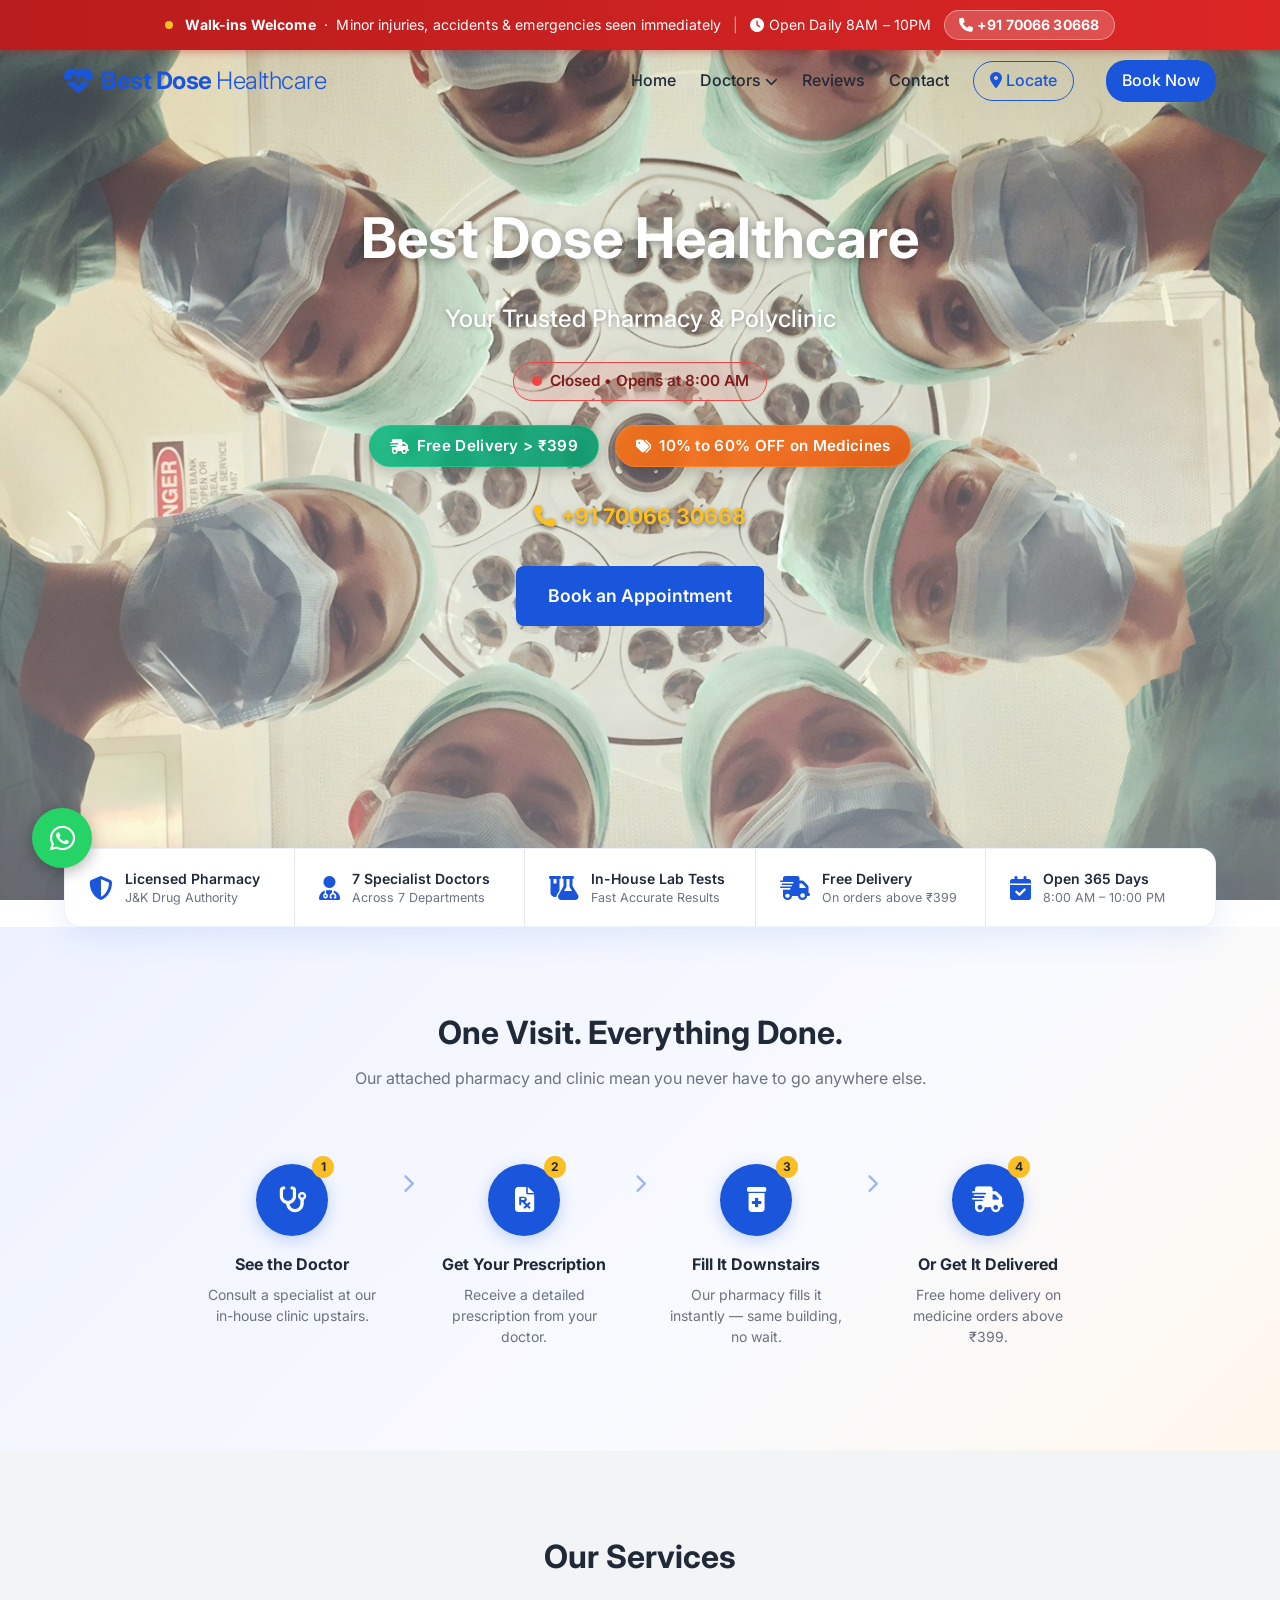
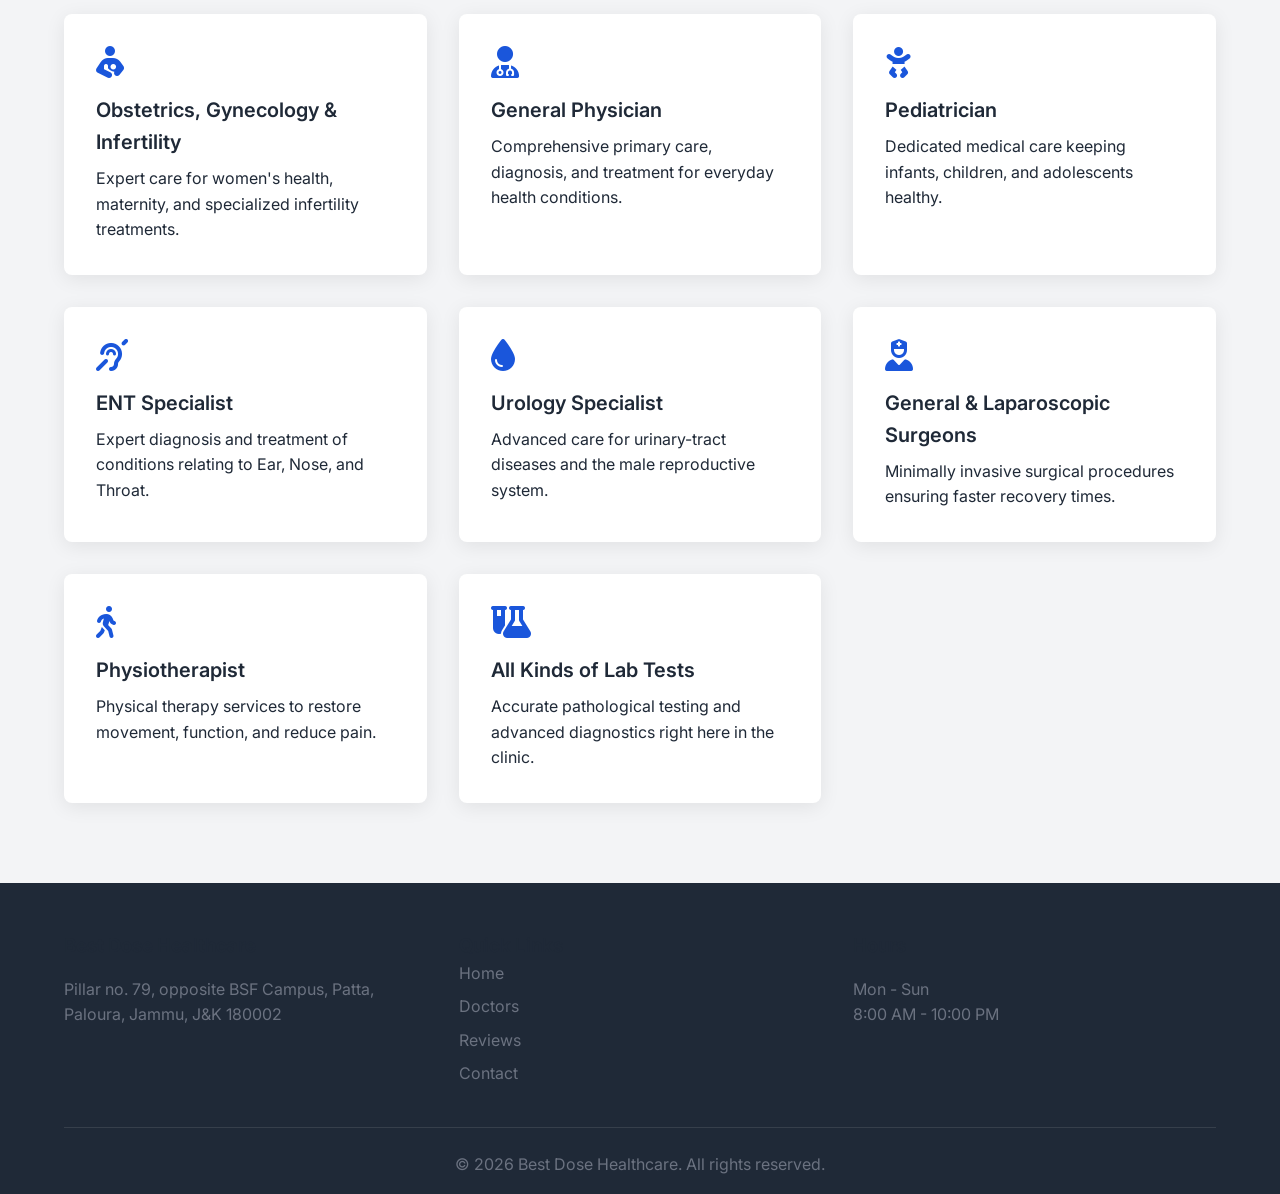
==== commit d1ad5acb: "perf: serve images locally instead of unsplash CDN" ====
--- a/index.html
+++ b/index.html
@@ -5,33 +5,49 @@
     <meta charset="UTF-8">
     <meta name="viewport" content="width=device-width, initial-scale=1.0">
     <title>Best Dose Healthcare | Home</title>
-    <meta name="description" content="Best Dose Healthcare - Trusted pharmacy and polyclinic in Patta Paloura, Jammu. Book appointments with specialist doctors. Open 8AM-10PM daily. Call +91 70066 30668.">
-    <meta name="keywords" content="pharmacy Jammu, doctor Paloura, polyclinic Jammu, medicine delivery Jammu, best dose healthcare, clinic Patta Paloura">
+    <meta name="description"
+        content="Best Dose Healthcare - Trusted pharmacy and polyclinic in Patta Paloura, Jammu. Book appointments with specialist doctors. Open 8AM-10PM daily. Call +91 70066 30668.">
+    <meta name="keywords"
+        content="pharmacy Jammu, doctor Paloura, polyclinic Jammu, medicine delivery Jammu, best dose healthcare, clinic Patta Paloura">
     <!-- Open Graph / WhatsApp / Facebook preview -->
     <meta property="og:title" content="Best Dose Healthcare | Pharmacy & Polyclinic, Jammu">
-    <meta property="og:description" content="Trusted pharmacy & polyclinic in Patta Paloura, Jammu. Expert doctors, lab tests, medicines with up to 60% OFF. Open daily 8AM–10PM.">
-    <meta property="og:image" content="https://images.unsplash.com/photo-1579684385127-1ef15d508118?auto=format&fit=crop&w=1200&q=80">
+    <meta property="og:description"
+        content="Trusted pharmacy & polyclinic in Patta Paloura, Jammu. Expert doctors, lab tests, medicines with up to 60% OFF. Open daily 8AM–10PM.">
+    <meta property="og:image"
+        content="images/hero-1.jpg">
     <meta property="og:type" content="website">
     <meta property="og:locale" content="en_IN">
     <meta name="twitter:card" content="summary_large_image">
     <meta name="twitter:title" content="Best Dose Healthcare | Pharmacy & Polyclinic, Jammu">
-    <meta name="twitter:description" content="Trusted pharmacy & polyclinic in Patta Paloura, Jammu. Expert doctors, lab tests, medicines with up to 60% OFF.">
-    <meta name="twitter:image" content="https://images.unsplash.com/photo-1579684385127-1ef15d508118?auto=format&fit=crop&w=1200&q=80">
+    <meta name="twitter:description"
+        content="Trusted pharmacy & polyclinic in Patta Paloura, Jammu. Expert doctors, lab tests, medicines with up to 60% OFF.">
+    <meta name="twitter:image"
+        content="images/hero-1.jpg">
+    <link rel="preconnect" href="https://fonts.googleapis.com" crossorigin>
+    <link rel="preconnect" href="https://fonts.gstatic.com" crossorigin>
+    <link rel="dns-prefetch" href="https://cdnjs.cloudflare.com">
+    <link rel="preload" as="image" href="images/hero-1.jpg" fetchpriority="high">
     <link rel="stylesheet" href="styles.css">
     <!-- Font Awesome for icons -->
-    <link rel="stylesheet" href="https://cdnjs.cloudflare.com/ajax/libs/font-awesome/6.4.0/css/all.min.css">
+    <link rel="stylesheet" href="https://cdnjs.cloudflare.com/ajax/libs/font-awesome/6.4.0/css/all.min.css" media="print" onload="this.media='all'">
+    <noscript><link rel="stylesheet" href="https://cdnjs.cloudflare.com/ajax/libs/font-awesome/6.4.0/css/all.min.css"></noscript>
 </head>
 
 <body>
 
     <!-- Walk-in Emergency Banner -->
     <div class="walkin-banner">
-        <div class="container" style="display:flex; align-items:center; justify-content:center; gap:0.75rem; flex-wrap:wrap;">
+        <div class="container"
+            style="display:flex; align-items:center; justify-content:center; gap:0.75rem; flex-wrap:wrap;">
             <span class="walkin-dot"></span>
-            <span><strong>Walk-ins Welcome</strong> &nbsp;·&nbsp; Minor injuries, accidents & emergencies seen immediately</span>
+            <span><strong>Walk-ins Welcome</strong> &nbsp;·&nbsp; Minor injuries, accidents & emergencies seen
+                immediately</span>
             <span style="opacity:0.6;">|</span>
             <span><i class="fa-solid fa-clock" style="margin-right:4px;"></i>Open Daily 8AM – 10PM</span>
-            <a href="tel:+917006630668" style="background:rgba(255,255,255,0.2); color:white; padding:0.2rem 0.9rem; border-radius:9999px; font-weight:700; text-decoration:none; border:1px solid rgba(255,255,255,0.4); transition:background 0.3s;" onmouseover="this.style.background='rgba(255,255,255,0.35)'" onmouseout="this.style.background='rgba(255,255,255,0.2)'">
+            <a href="tel:+917006630668"
+                style="background:rgba(255,255,255,0.2); color:white; padding:0.2rem 0.9rem; border-radius:9999px; font-weight:700; text-decoration:none; border:1px solid rgba(255,255,255,0.4); transition:background 0.3s;"
+                onmouseover="this.style.background='rgba(255,255,255,0.35)'"
+                onmouseout="this.style.background='rgba(255,255,255,0.2)'">
                 <i class="fa-solid fa-phone" style="margin-right:4px;"></i>+91 70066 30668
             </a>
         </div>
@@ -77,7 +93,8 @@
         <div class="hero-overlay"></div>
         <div class="container hero-content fade-in">
             <h1>Best Dose Healthcare</h1>
-            <p style="font-size: 1.5rem; margin-bottom: 1.5rem; font-weight: 500;">Your Trusted Pharmacy & Polyclinic</p>
+            <p style="font-size: 1.5rem; margin-bottom: 1.5rem; font-weight: 500;">Your Trusted Pharmacy & Polyclinic
+            </p>
             <!-- Open Now Badge -->
             <div id="openStatusBadge" style="margin-bottom:1.5rem;"></div>
 
@@ -92,7 +109,8 @@
 
             <p
                 style="font-size: 1.35rem; font-weight: 700; margin-bottom: 2rem; color: #fbbf24; text-shadow: 0 2px 4px rgba(0,0,0,0.5);">
-                <i class="fa-solid fa-phone"></i> <a href="tel:+917006630668" style="color:#fbbf24; text-decoration:none;">+91 70066 30668</a>
+                <i class="fa-solid fa-phone"></i> <a href="tel:+917006630668"
+                    style="color:#fbbf24; text-decoration:none;">+91 70066 30668</a>
             </p>
 
             <a href="doctors.html" class="btn" style="font-size: 1.1rem; padding: 1rem 2rem;">Book an Appointment</a>
@@ -129,7 +147,8 @@
     <section class="prescription-section">
         <div class="container">
             <h2 class="fade-in" style="margin-bottom:0.5rem;">One Visit. Everything Done.</h2>
-            <p class="fade-in" style="text-align:center; color:var(--text-light); margin-bottom:3rem;">Our attached pharmacy and clinic mean you never have to go anywhere else.</p>
+            <p class="fade-in" style="text-align:center; color:var(--text-light); margin-bottom:3rem;">Our attached
+                pharmacy and clinic mean you never have to go anywhere else.</p>
             <div class="rx-flow fade-in">
                 <div class="rx-step">
                     <div class="rx-icon"><i class="fa-solid fa-stethoscope"></i></div>
@@ -250,11 +269,10 @@
 
     <!-- Floating WhatsApp Button -->
     <a href="https://wa.me/917006630668?text=Hello%2C%20I%20would%20like%20to%20enquire%20about%20Best%20Dose%20Healthcare."
-       target="_blank"
-       title="Chat with us on WhatsApp"
-       style="position:fixed; bottom:2rem; left:2rem; background:#25d366; color:white; border-radius:50%; width:60px; height:60px; display:flex; align-items:center; justify-content:center; font-size:1.8rem; box-shadow:0 4px 15px rgba(0,0,0,0.3); z-index:9999; transition: transform 0.3s ease;"
-       onmouseover="this.style.transform='scale(1.1)'" onmouseout="this.style.transform='scale(1)'">
-      <i class="fa-brands fa-whatsapp"></i>
+        target="_blank" title="Chat with us on WhatsApp"
+        style="position:fixed; bottom:2rem; left:2rem; background:#25d366; color:white; border-radius:50%; width:60px; height:60px; display:flex; align-items:center; justify-content:center; font-size:1.8rem; box-shadow:0 4px 15px rgba(0,0,0,0.3); z-index:9999; transition: transform 0.3s ease;"
+        onmouseover="this.style.transform='scale(1.1)'" onmouseout="this.style.transform='scale(1)'">
+        <i class="fa-brands fa-whatsapp"></i>
     </a>
 
     <script src="script.js"></script>
--- a/styles.css
+++ b/styles.css
@@ -28,12 +28,37 @@
 }
 
 /* Typography & Utils */
-h1, h2, h3 { font-weight: 700; color: var(--text); }
-h2 { font-size: 2rem; margin-bottom: 2rem; text-align: center; }
-a { text-decoration: none; color: inherit; }
-.container { width: 90%; max-width: 1200px; margin: 0 auto; }
-section { padding: 5rem 0; }
-.bg-light { background-color: var(--bg); }
+h1,
+h2,
+h3 {
+  font-weight: 700;
+  color: var(--text);
+}
+
+h2 {
+  font-size: 2rem;
+  margin-bottom: 2rem;
+  text-align: center;
+}
+
+a {
+  text-decoration: none;
+  color: inherit;
+}
+
+.container {
+  width: 90%;
+  max-width: 1200px;
+  margin: 0 auto;
+}
+
+section {
+  padding: 5rem 0;
+}
+
+.bg-light {
+  background-color: var(--bg);
+}
 
 /* Buttons */
 .btn {
@@ -48,12 +73,17 @@
   transition: all 0.3s ease;
   text-align: center;
 }
-.btn:hover { background-color: #1e40af; transform: translateY(-2px); }
+
+.btn:hover {
+  background-color: #1e40af;
+  transform: translateY(-2px);
+}
 
 /* Navbar */
 .navbar {
   position: fixed;
-  top: 0; width: 100%;
+  top: 0;
+  width: 100%;
   padding: 1rem 0;
   z-index: 1000;
   background: transparent;
@@ -65,12 +95,13 @@
   position: relative;
   display: inline-block;
 }
+
 .dropdown-content {
   display: none;
   position: absolute;
   background-color: var(--white);
   min-width: 260px;
-  box-shadow: 0 8px 16px rgba(0,0,0,0.1);
+  box-shadow: 0 8px 16px rgba(0, 0, 0, 0.1);
   border-radius: 0.5rem;
   z-index: 1001;
   top: 100%;
@@ -78,6 +109,7 @@
   overflow: hidden;
   border: 1px solid var(--border);
 }
+
 .dropdown-content a {
   color: var(--text) !important;
   padding: 12px 16px;
@@ -87,36 +119,107 @@
   font-size: 0.95rem;
   transition: background 0.3s;
 }
+
 .dropdown-content a:hover {
   background-color: var(--bg);
   color: var(--primary) !important;
 }
+
 .dropdown:hover .dropdown-content {
   display: block;
 }
+
 .navbar.scrolled {
   background: var(--primary);
   box-shadow: var(--card-shadow);
   color: var(--white);
 }
+
 .navbar .container {
-  display: flex; justify-content: space-between; align-items: center;
-}
-.navbar .logo { display: flex; align-items: center; gap: 0.5rem; font-size: 1.5rem; font-weight: 700; color: var(--primary); }
-.navbar .logo-icon { font-size: 1.8rem; }
-.navbar .logo-text { letter-spacing: -0.02em; }
-.navbar .fw-light { font-weight: 300; }
-.navbar.scrolled .logo, .navbar.scrolled .logo-icon { color: var(--white); }
-.navbar .links { display: flex; align-items: center; gap: 1.5rem; transition: max-height 0.4s ease-in-out; }
-.navbar .links a { font-weight: 500; transition: color 0.3s; }
-.navbar .links a:hover { color: var(--primary); }
-.navbar.scrolled .links a:hover { color: #d1d5db; }
-.navbar .btn-book { background: var(--primary); color: var(--white); border-radius: 20px; padding: 0.5rem 1rem;}
-.navbar.scrolled .btn-book { background: var(--white); color: var(--primary); }
-.navbar .btn-locate { background: transparent; color: var(--primary); border: 1px solid var(--primary); border-radius: 20px; padding: 0.4rem 1rem; margin-right: 0.5rem; }
-.navbar .btn-locate:hover { background: rgba(26, 86, 219, 0.1); }
-.navbar.scrolled .btn-locate { color: var(--white); border-color: var(--white); }
-.navbar.scrolled .btn-locate:hover { background: rgba(255, 255, 255, 0.1); }
+  display: flex;
+  justify-content: space-between;
+  align-items: center;
+}
+
+.navbar .logo {
+  display: flex;
+  align-items: center;
+  gap: 0.5rem;
+  font-size: 1.5rem;
+  font-weight: 700;
+  color: var(--primary);
+}
+
+.navbar .logo-icon {
+  font-size: 1.8rem;
+}
+
+.navbar .logo-text {
+  letter-spacing: -0.02em;
+}
+
+.navbar .fw-light {
+  font-weight: 300;
+}
+
+.navbar.scrolled .logo,
+.navbar.scrolled .logo-icon {
+  color: var(--white);
+}
+
+.navbar .links {
+  display: flex;
+  align-items: center;
+  gap: 1.5rem;
+  transition: max-height 0.4s ease-in-out;
+}
+
+.navbar .links a {
+  font-weight: 500;
+  transition: color 0.3s;
+}
+
+.navbar .links a:hover {
+  color: var(--primary);
+}
+
+.navbar.scrolled .links a:hover {
+  color: #d1d5db;
+}
+
+.navbar .btn-book {
+  background: var(--primary);
+  color: var(--white);
+  border-radius: 20px;
+  padding: 0.5rem 1rem;
+}
+
+.navbar.scrolled .btn-book {
+  background: var(--white);
+  color: var(--primary);
+}
+
+.navbar .btn-locate {
+  background: transparent;
+  color: var(--primary);
+  border: 1px solid var(--primary);
+  border-radius: 20px;
+  padding: 0.4rem 1rem;
+  margin-right: 0.5rem;
+}
+
+.navbar .btn-locate:hover {
+  background: rgba(26, 86, 219, 0.1);
+}
+
+.navbar.scrolled .btn-locate {
+  color: var(--white);
+  border-color: var(--white);
+}
+
+.navbar.scrolled .btn-locate:hover {
+  background: rgba(255, 255, 255, 0.1);
+}
 
 /* Hamburger Menu Toggle */
 .menu-toggle {
@@ -127,11 +230,17 @@
   color: var(--primary);
   cursor: pointer;
 }
-.navbar.scrolled .menu-toggle { color: var(--white); }
+
+.navbar.scrolled .menu-toggle {
+  color: var(--white);
+}
 
 /* Mobile Menu Layout */
 @media (max-width: 768px) {
-  .menu-toggle { display: block; }
+  .menu-toggle {
+    display: block;
+  }
+
   .navbar .links {
     position: absolute;
     top: 100%;
@@ -145,25 +254,55 @@
     overflow: hidden;
     box-shadow: 0 10px 15px -3px rgba(0, 0, 0, 0.1);
   }
-  .navbar.scrolled .links { background: var(--primary); }
-  
+
+  .navbar.scrolled .links {
+    background: var(--primary);
+  }
+
   .navbar .links.open {
     padding: 1.5rem 0;
     max-height: 500px;
   }
+
   .navbar .links a {
     width: 100%;
     text-align: center;
     color: var(--text);
   }
-  .navbar.scrolled .links a, .navbar.scrolled .links .btn-locate {
+
+  .navbar.scrolled .links a,
+  .navbar.scrolled .links .btn-locate {
     color: var(--white);
   }
-  .navbar .links .btn-book { width: max-content; margin: 0 auto; }
-  .navbar .links .btn-locate { width: max-content; margin: 0 auto; margin-right: auto; }
-  .dropdown-content { position: static; box-shadow: none; border: none; background: transparent; }
-  .dropdown-content a { text-align: center; padding: 10px; color: var(--text-light) !important; }
-  .navbar.scrolled .dropdown-content a { color: var(--white) !important; opacity: 0.9; }
+
+  .navbar .links .btn-book {
+    width: max-content;
+    margin: 0 auto;
+  }
+
+  .navbar .links .btn-locate {
+    width: max-content;
+    margin: 0 auto;
+    margin-right: auto;
+  }
+
+  .dropdown-content {
+    position: static;
+    box-shadow: none;
+    border: none;
+    background: transparent;
+  }
+
+  .dropdown-content a {
+    text-align: center;
+    padding: 10px;
+    color: var(--text-light) !important;
+  }
+
+  .navbar.scrolled .dropdown-content a {
+    color: var(--white) !important;
+    opacity: 0.9;
+  }
 }
 
 /* Animations */
@@ -172,6 +311,7 @@
   transform: translateY(20px);
   transition: opacity 0.6s ease, transform 0.6s ease;
 }
+
 .fade-in.visible {
   opacity: 1;
   transform: translateY(0);
@@ -181,33 +321,70 @@
 .hero {
   position: relative;
   height: 100vh;
-  display: flex; align-items: center; justify-content: center;
+  display: flex;
+  align-items: center;
+  justify-content: center;
   overflow: hidden;
   color: var(--white);
   text-align: center;
 }
+
 .hero-bg {
-  position: absolute; top: 0; left: 0; width: 100%; height: 100%;
-  background-size: cover; background-position: center;
+  position: absolute;
+  top: 0;
+  left: 0;
+  width: 100%;
+  height: 100%;
+  background-size: cover;
+  background-position: center;
   z-index: -2;
+  background-image: url('images/hero-1.jpg');
   animation: heroCarousel 15s infinite;
 }
+
 .hero-overlay {
-  position: absolute; top: 0; left: 0; width: 100%; height: 100%;
-  background: linear-gradient(to bottom, rgba(255,255,255,0.08) 0%, rgba(255,255,255,0.30) 100%);
+  position: absolute;
+  top: 0;
+  left: 0;
+  width: 100%;
+  height: 100%;
+  background: linear-gradient(to bottom, rgba(255, 255, 255, 0.08) 0%, rgba(255, 255, 255, 0.30) 100%);
   z-index: -1;
 }
+
 .hero-content {
   z-index: 1;
   color: var(--white);
   max-width: 800px;
 }
-.hero-content h1 { font-size: 3.5rem; margin-bottom: 1rem; color: var(--white); text-shadow: 0 2px 8px rgba(0,0,0,0.4);}
-.hero-content p { text-shadow: 0 1px 4px rgba(0,0,0,0.3); }
+
+.hero-content h1 {
+  font-size: 3.5rem;
+  margin-bottom: 1rem;
+  color: var(--white);
+  text-shadow: 0 2px 8px rgba(0, 0, 0, 0.4);
+}
+
+.hero-content p {
+  text-shadow: 0 1px 4px rgba(0, 0, 0, 0.3);
+}
+
 @keyframes heroCarousel {
-  0%, 33% { background-image: url('https://images.unsplash.com/photo-1579684385127-1ef15d508118?auto=format&fit=crop&q=80'); }
-  34%, 66% { background-image: url('https://images.unsplash.com/photo-1638202993928-7267aad84c31?auto=format&fit=crop&q=80'); }
-  67%, 100% { background-image: url('https://images.unsplash.com/photo-1519494026892-80bbd2d6fd0d?auto=format&fit=crop&q=80'); }
+
+  0%,
+  33% {
+    background-image: url('images/hero-1.jpg');
+  }
+
+  34%,
+  66% {
+    background-image: url('images/hero-2.jpg');
+  }
+
+  67%,
+  100% {
+    background-image: url('images/hero-3.jpg');
+  }
 }
 
 /* Promo Badges */
@@ -224,20 +401,33 @@
   gap: 0.5rem;
   backdrop-filter: blur(5px);
 }
+
 .header-promo.gradient-green {
   background: linear-gradient(135deg, rgba(16, 185, 129, 0.9), rgba(5, 150, 105, 0.9));
   border: 1px solid rgba(52, 211, 153, 0.5);
   animation: pulse-promo 2.5s infinite;
 }
+
 .header-promo.gradient-orange {
   background: linear-gradient(135deg, rgba(249, 115, 22, 0.9), rgba(234, 88, 12, 0.9));
   border: 1px solid rgba(251, 146, 60, 0.5);
 }
 
 @keyframes pulse-promo {
-  0% { transform: scale(1); box-shadow: 0 0 0 0 rgba(16, 185, 129, 0.4); }
-  50% { transform: scale(1.05); box-shadow: 0 0 0 8px rgba(16, 185, 129, 0); }
-  100% { transform: scale(1); box-shadow: 0 0 0 0 rgba(16, 185, 129, 0); }
+  0% {
+    transform: scale(1);
+    box-shadow: 0 0 0 0 rgba(16, 185, 129, 0.4);
+  }
+
+  50% {
+    transform: scale(1.05);
+    box-shadow: 0 0 0 8px rgba(16, 185, 129, 0);
+  }
+
+  100% {
+    transform: scale(1);
+    box-shadow: 0 0 0 0 rgba(16, 185, 129, 0);
+  }
 }
 
 /* Grid Layouts (Services, Doctors) */
@@ -246,6 +436,7 @@
   grid-template-columns: repeat(auto-fit, minmax(280px, 1fr));
   gap: 2rem;
 }
+
 .card {
   background: var(--white);
   border-radius: 0.5rem;
@@ -254,13 +445,26 @@
   transition: transform 0.3s ease;
   padding: 2rem;
 }
-.card:hover { transform: translateY(-5px); }
-.card-title { font-size: 1.25rem; font-weight: 600; margin-bottom: 0.5rem; }
+
+.card:hover {
+  transform: translateY(-5px);
+}
+
+.card-title {
+  font-size: 1.25rem;
+  font-weight: 600;
+  margin-bottom: 0.5rem;
+}
 
 /* Filter Tabs */
 .filter-tabs {
-  display: flex; justify-content: center; gap: 1rem; margin-bottom: 2rem; flex-wrap: wrap;
-}
+  display: flex;
+  justify-content: center;
+  gap: 1rem;
+  margin-bottom: 2rem;
+  flex-wrap: wrap;
+}
+
 .filter-btn {
   padding: 0.5rem 1.5rem;
   border-radius: 9999px;
@@ -269,63 +473,194 @@
   cursor: pointer;
   transition: all 0.3s;
 }
-.filter-btn.active, .filter-btn:hover {
-  background: var(--primary); color: var(--white); border-color: var(--primary);
+
+.filter-btn.active,
+.filter-btn:hover {
+  background: var(--primary);
+  color: var(--white);
+  border-color: var(--primary);
 }
 
 /* Doctor Card specific */
-.doc-card { text-align: center; }
-.doc-avatar { width: 100px; height: 100px; border-radius: 50%; background: var(--bg); margin: 0 auto 1rem; display: flex; align-items: center; justify-content: center; color: var(--text-light); }
-.doc-tag { display: inline-block; padding: 0.25rem 0.75rem; background: #e0e7ff; color: var(--primary); border-radius: 9999px; font-size: 0.875rem; margin-bottom: 0.5rem; }
+.doc-card {
+  text-align: center;
+}
+
+.doc-avatar {
+  width: 100px;
+  height: 100px;
+  border-radius: 50%;
+  background: var(--bg);
+  margin: 0 auto 1rem;
+  display: flex;
+  align-items: center;
+  justify-content: center;
+  color: var(--text-light);
+}
+
+.doc-tag {
+  display: inline-block;
+  padding: 0.25rem 0.75rem;
+  background: #e0e7ff;
+  color: var(--primary);
+  border-radius: 9999px;
+  font-size: 0.875rem;
+  margin-bottom: 0.5rem;
+}
 
 /* Review Card */
-.review-card { 
-  border-top: 4px solid #10b981; 
-  background: linear-gradient(to bottom right, #ffffff, #f0fdf4); 
-  padding: 1.5rem; 
-  margin-bottom: 1rem; 
-  box-shadow: 0 4px 10px rgba(16, 185, 129, 0.1); 
-  border-radius: 0.5rem; 
-  animation: slideIn 0.5s ease-out; 
-}
-@keyframes slideIn { from { opacity: 0; transform: translateX(-20px); } to { opacity: 1; transform: translateX(0); } }
-.stars svg { width: 20px; height: 20px; fill: #fbbf24; }
+.review-card {
+  border-top: 4px solid #10b981;
+  background: linear-gradient(to bottom right, #ffffff, #f0fdf4);
+  padding: 1.5rem;
+  margin-bottom: 1rem;
+  box-shadow: 0 4px 10px rgba(16, 185, 129, 0.1);
+  border-radius: 0.5rem;
+  animation: slideIn 0.5s ease-out;
+}
+
+@keyframes slideIn {
+  from {
+    opacity: 0;
+    transform: translateX(-20px);
+  }
+
+  to {
+    opacity: 1;
+    transform: translateX(0);
+  }
+}
+
+.stars svg {
+  width: 20px;
+  height: 20px;
+  fill: #fbbf24;
+}
 
 /* Interactive Star Widget */
-.star-widget { display: flex; gap: 0.5rem; font-size: 1.5rem; color: #d1d5db; cursor: pointer; }
-.star-widget .star.active { color: #fbbf24; }
+.star-widget {
+  display: flex;
+  gap: 0.5rem;
+  font-size: 1.5rem;
+  color: #d1d5db;
+  cursor: pointer;
+}
+
+.star-widget .star.active {
+  color: #fbbf24;
+}
 
 /* Forms */
-.form-group { margin-bottom: 1rem; }
-.form-group label { display: block; margin-bottom: 0.5rem; font-weight: 500; }
-.form-control { width: 100%; padding: 0.75rem; border: 1px solid var(--border); border-radius: 0.5rem; font-family: inherit; }
-.form-control:focus { outline: none; border-color: var(--primary); }
+.form-group {
+  margin-bottom: 1rem;
+}
+
+.form-group label {
+  display: block;
+  margin-bottom: 0.5rem;
+  font-weight: 500;
+}
+
+.form-control {
+  width: 100%;
+  padding: 0.75rem;
+  border: 1px solid var(--border);
+  border-radius: 0.5rem;
+  font-family: inherit;
+}
+
+.form-control:focus {
+  outline: none;
+  border-color: var(--primary);
+}
 
 @keyframes pulse-dot {
-  0%, 100% { opacity: 1; transform: scale(1); }
-  50% { opacity: 0.5; transform: scale(1.4); }
+
+  0%,
+  100% {
+    opacity: 1;
+    transform: scale(1);
+  }
+
+  50% {
+    opacity: 0.5;
+    transform: scale(1.4);
+  }
 }
 
 /* Toast */
-.toast { position: fixed; bottom: 2rem; right: 2rem; background: #10b981; color: var(--white); padding: 1rem 2rem; border-radius: 0.5rem; transform: translateY(100px); opacity: 0; transition: all 0.3s; z-index: 1002; }
-.toast.show { transform: translateY(0); opacity: 1; }
+.toast {
+  position: fixed;
+  bottom: 2rem;
+  right: 2rem;
+  background: #10b981;
+  color: var(--white);
+  padding: 1rem 2rem;
+  border-radius: 0.5rem;
+  transform: translateY(100px);
+  opacity: 0;
+  transition: all 0.3s;
+  z-index: 1002;
+}
+
+.toast.show {
+  transform: translateY(0);
+  opacity: 1;
+}
 
 /* Contact Page elements */
-.contact-grid { display: grid; grid-template-columns: 1fr 1fr; gap: 2rem; }
-.hours-table { width: 100%; border-collapse: collapse; }
-.hours-table th, .hours-table td { padding: 0.75rem; border-bottom: 1px solid var(--border); text-align: left; }
+.contact-grid {
+  display: grid;
+  grid-template-columns: 1fr 1fr;
+  gap: 2rem;
+}
+
+.hours-table {
+  width: 100%;
+  border-collapse: collapse;
+}
+
+.hours-table th,
+.hours-table td {
+  padding: 0.75rem;
+  border-bottom: 1px solid var(--border);
+  text-align: left;
+}
 
 /* Footer */
-footer { background: var(--text); color: var(--white); padding: 3rem 0 1rem; }
-.footer-grid { display: grid; grid-template-columns: repeat(auto-fit, minmax(200px, 1fr)); gap: 2rem; margin-bottom: 2rem; }
-.footer-links a { display: block; color: var(--text-light); margin-bottom: 0.5rem; }
-.footer-links a:hover { color: var(--white); }
-.text-center { text-align: center; }
+footer {
+  background: var(--text);
+  color: var(--white);
+  padding: 3rem 0 1rem;
+}
+
+.footer-grid {
+  display: grid;
+  grid-template-columns: repeat(auto-fit, minmax(200px, 1fr));
+  gap: 2rem;
+  margin-bottom: 2rem;
+}
+
+.footer-links a {
+  display: block;
+  color: var(--text-light);
+  margin-bottom: 0.5rem;
+}
+
+.footer-links a:hover {
+  color: var(--white);
+}
+
+.text-center {
+  text-align: center;
+}
 
 /* Walk-in Emergency Banner */
 .walkin-banner {
   position: fixed;
-  top: 0; left: 0; width: 100%;
+  top: 0;
+  left: 0;
+  width: 100%;
   background: linear-gradient(90deg, #b91c1c 0%, #dc2626 50%, #b91c1c 100%);
   background-size: 200% 100%;
   animation: banner-shimmer 4s ease infinite;
@@ -335,15 +670,25 @@
   z-index: 1100;
   text-align: center;
   letter-spacing: 0.01em;
-  box-shadow: 0 2px 8px rgba(185,28,28,0.4);
-}
+  box-shadow: 0 2px 8px rgba(185, 28, 28, 0.4);
+}
+
 @keyframes banner-shimmer {
-  0%, 100% { background-position: 0% 0%; }
-  50% { background-position: 100% 0%; }
-}
+
+  0%,
+  100% {
+    background-position: 0% 0%;
+  }
+
+  50% {
+    background-position: 100% 0%;
+  }
+}
+
 .walkin-dot {
   display: inline-block;
-  width: 8px; height: 8px;
+  width: 8px;
+  height: 8px;
   background: #fbbf24;
   border-radius: 50%;
   animation: pulse-dot 1.5s infinite;
@@ -351,11 +696,18 @@
 }
 
 /* Navbar offset for banner */
-.navbar { top: 44px; }
+.navbar {
+  top: 44px;
+}
 
 /* Body offset for banner + navbar */
-body { padding-top: 0; }
-.hero { padding-top: 0; }
+body {
+  padding-top: 0;
+}
+
+.hero {
+  padding-top: 0;
+}
 
 /* Trust Badges Strip */
 .trust-strip {
@@ -366,13 +718,14 @@
   gap: 0;
   background: var(--white);
   border-radius: 1rem;
-  box-shadow: 0 8px 32px rgba(26,86,219,0.10);
+  box-shadow: 0 8px 32px rgba(26, 86, 219, 0.10);
   margin-top: -52px;
   position: relative;
   z-index: 10;
   overflow: hidden;
-  border: 1px solid rgba(26,86,219,0.08);
-}
+  border: 1px solid rgba(26, 86, 219, 0.08);
+}
+
 .trust-badge {
   display: flex;
   align-items: center;
@@ -383,19 +736,28 @@
   border-right: 1px solid var(--border);
   transition: background 0.3s;
 }
-.trust-badge:last-child { border-right: none; }
-.trust-badge:hover { background: #f8faff; }
+
+.trust-badge:last-child {
+  border-right: none;
+}
+
+.trust-badge:hover {
+  background: #f8faff;
+}
+
 .trust-badge i {
   font-size: 1.5rem;
   color: var(--primary);
   flex-shrink: 0;
 }
+
 .trust-badge span {
   font-size: 0.875rem;
   font-weight: 600;
   line-height: 1.4;
   color: var(--text);
 }
+
 .trust-badge small {
   display: block;
   font-weight: 400;
@@ -408,6 +770,7 @@
   padding: 5rem 0;
   background: linear-gradient(135deg, #eef2ff 0%, #f8faff 60%, #fff7ed 100%);
 }
+
 .rx-flow {
   display: flex;
   align-items: flex-start;
@@ -415,6 +778,7 @@
   gap: 0;
   flex-wrap: wrap;
 }
+
 .rx-step {
   flex: 1;
   min-width: 180px;
@@ -423,52 +787,592 @@
   padding: 1.5rem 1rem;
   position: relative;
 }
+
 .rx-icon {
-  width: 72px; height: 72px;
+  width: 72px;
+  height: 72px;
   background: var(--primary);
   border-radius: 50%;
-  display: flex; align-items: center; justify-content: center;
+  display: flex;
+  align-items: center;
+  justify-content: center;
   margin: 0 auto 1rem;
   color: white;
   font-size: 1.6rem;
-  box-shadow: 0 4px 16px rgba(26,86,219,0.25);
+  box-shadow: 0 4px 16px rgba(26, 86, 219, 0.25);
   transition: transform 0.3s;
 }
-.rx-step:hover .rx-icon { transform: translateY(-4px); }
+
+.rx-step:hover .rx-icon {
+  transform: translateY(-4px);
+}
+
 .rx-num {
   position: absolute;
-  top: 1rem; right: calc(50% - 42px);
-  width: 22px; height: 22px;
+  top: 1rem;
+  right: calc(50% - 42px);
+  width: 22px;
+  height: 22px;
   background: #fbbf24;
   color: #1f2937;
   border-radius: 50%;
   font-size: 0.75rem;
   font-weight: 700;
-  display: flex; align-items: center; justify-content: center;
-}
-.rx-step h4 { font-size: 1rem; font-weight: 700; margin-bottom: 0.4rem; color: var(--text); }
-.rx-step p { font-size: 0.875rem; color: var(--text-light); line-height: 1.5; }
+  display: flex;
+  align-items: center;
+  justify-content: center;
+}
+
+.rx-step h4 {
+  font-size: 1rem;
+  font-weight: 700;
+  margin-bottom: 0.4rem;
+  color: var(--text);
+}
+
+.rx-step p {
+  font-size: 0.875rem;
+  color: var(--text-light);
+  line-height: 1.5;
+}
+
 .rx-arrow {
-  display: flex; align-items: center; justify-content: center;
-  color: var(--primary); font-size: 1.2rem; opacity: 0.4;
+  display: flex;
+  align-items: center;
+  justify-content: center;
+  color: var(--primary);
+  font-size: 1.2rem;
+  opacity: 0.4;
   padding-top: 2.2rem;
   flex-shrink: 0;
 }
 
 @media (max-width: 768px) {
-  .walkin-banner { font-size: 0.78rem; }
-  .navbar { top: 48px; }
-  .trust-strip { flex-direction: column; margin-top: 2rem; }
-  .trust-badge { border-right: none; border-bottom: 1px solid var(--border); }
-  .trust-badge:last-child { border-bottom: none; }
-  .rx-flow { flex-direction: column; align-items: center; }
-  .rx-arrow { transform: rotate(90deg); padding-top: 0; }
-  .rx-step { max-width: 100%; }
-}
-
-/* Responsive Grid */
-@media (max-width: 768px) {
-  .info-strip { grid-template-columns: 1fr; margin-top: 2rem; }
-  .contact-grid { grid-template-columns: 1fr; }
-  .hero-content h1 { font-size: 2.5rem; }
-}
+
+  /* 7. WALK-IN WELCOME BAR */
+  .walkin-banner {
+    font-size: 0.72rem !important;
+    padding: 0 !important;
+  }
+
+  .walkin-banner .container {
+    display: flex !important;
+    flex-flow: row wrap !important;
+    justify-content: center !important;
+    align-items: center !important;
+    gap: 0.3rem 0.5rem !important;
+    padding: 0.5rem 1rem !important;
+    text-align: center !important;
+  }
+
+  .walkin-dot,
+  .walkin-banner .container>span:nth-of-type(3) {
+    display: none !important;
+  }
+
+  .walkin-banner .container>span:nth-of-type(2) {
+    display: flex !important;
+    flex-direction: column !important;
+    align-items: center !important;
+    width: 100% !important;
+    font-size: 0 !important;
+    gap: 0.2rem !important;
+    line-height: 1.2 !important;
+  }
+
+  .walkin-banner .container>span:nth-of-type(2) strong {
+    font-size: 0.78rem !important;
+    font-weight: bold !important;
+    display: flex !important;
+    align-items: center !important;
+  }
+
+  .walkin-banner .container>span:nth-of-type(2) strong::before {
+    content: "";
+    display: inline-block;
+    width: 6px;
+    height: 6px;
+    background: #fbbf24;
+    border-radius: 50%;
+    margin-right: 6px;
+    animation: pulse-dot 1.5s infinite;
+  }
+
+  .walkin-banner .container>span:nth-of-type(2) strong::after {
+    content: " \00B7";
+    margin-left: 4px;
+  }
+
+  .walkin-banner .container>span:nth-of-type(2)::after {
+    content: "Minor injuries, accidents & emergencies seen immediately";
+    font-size: 0.72rem !important;
+    font-weight: normal !important;
+    display: block !important;
+    text-align: center !important;
+    color: white !important;
+  }
+
+  .walkin-banner .container>span:nth-of-type(4) {
+    font-size: 0.72rem !important;
+    line-height: 1 !important;
+    color: white !important;
+  }
+
+  .walkin-banner .container>a {
+    font-size: 0.72rem !important;
+    padding: 0.3rem 0.7rem !important;
+    line-height: 1 !important;
+    margin: 0 !important;
+  }
+
+  .navbar {
+    top: 68px;
+  }
+
+  /* Fallback top margin for fixed navbar behind banner ~68px height */
+
+  /* 1. WHATSAPP BUTTON OFFSETS */
+  a[href*="wa.me"] {
+    bottom: 80px !important;
+  }
+
+  body {
+    padding-bottom: 62px !important;
+  }
+
+  /* 2. BOTTOM NAVBAR container setup */
+  .navbar .dropdown-content,
+  .fa-chevron-down {
+    display: none !important;
+  }
+
+  .menu-toggle {
+    display: block !important;
+    position: relative !important;
+    right: auto !important;
+    top: auto !important;
+    transform: none !important;
+    color: white !important;
+    font-size: 1.6rem !important;
+    z-index: 1100 !important;
+  }
+
+  /* .btn-book and .btn-locate are shown below */
+  .navbar .links {
+    position: fixed !important;
+    top: auto !important;
+    bottom: 0 !important;
+    left: 0 !important;
+    width: 100% !important;
+    height: 65px !important;
+    background: white !important;
+    display: flex !important;
+    flex-direction: row !important;
+    justify-content: space-around !important;
+    align-items: center !important;
+    padding: 0 !important;
+    margin: 0 !important;
+    box-shadow: 0 -4px 20px rgba(0, 0, 0, 0.1) !important;
+    border-top: 1px solid rgba(26, 86, 219, 0.08) !important;
+    z-index: 1100 !important;
+    max-height: none !important;
+    overflow: visible !important;
+  }
+
+  .navbar .links.open .dropdown-content {
+    display: flex !important;
+    flex-direction: column !important;
+    position: absolute !important;
+    bottom: 100% !important;
+    left: 0 !important;
+    width: 100% !important;
+    background: white !important;
+    z-index: 1099 !important;
+    padding: 1.5rem 0 !important;
+    box-shadow: 0 10px 20px rgba(0, 0, 0, 0.15) !important;
+    max-height: 500px !important;
+    overflow: auto !important;
+  }
+
+  .navbar .links.open .dropdown-content a {
+    color: var(--primary) !important;
+    padding: 0.8rem 1.5rem !important;
+    font-size: 0.95rem !important;
+    text-align: left !important;
+    justify-content: flex-start !important;
+    border-radius: 0 !important;
+  }
+
+  .navbar .links.open .dropdown-content a:hover,
+  .navbar .links.open .dropdown-content a:active {
+    background: transparent !important;
+    transform: none !important;
+  }
+
+  /* Make all 5 items flex: 1 */
+  .navbar .links>a,
+  .navbar .links>.dropdown {
+    flex: 1 !important;
+    display: flex !important;
+    justify-content: center !important;
+    width: auto !important;
+  }
+
+  /* Base nav item layout */
+  .navbar .links>a,
+  .navbar .links .dropbtn {
+    display: flex !important;
+    flex-direction: column !important;
+    align-items: center !important;
+    justify-content: center !important;
+    font-size: 0.62rem !important;
+    font-weight: 500 !important;
+    line-height: 1 !important;
+    text-align: center !important;
+    color: var(--primary) !important;
+    gap: 4px !important;
+    padding: 0.4rem 0 !important;
+    height: 100% !important;
+    border: none !important;
+    margin: 0 !important;
+    background: transparent !important;
+    border-radius: 0 !important;
+    transition: all 0.2s ease !important;
+    transform: translateY(0) scale(1) !important;
+  }
+
+  /* Assign FontAwesome Icons to Bottom Nav */
+  .navbar .links>a::before,
+  .navbar .links .dropbtn::before,
+  .navbar .links .btn-locate i {
+    font-family: "Font Awesome 6 Free" !important;
+    font-weight: 900 !important;
+    font-size: 1.15rem !important;
+    width: 1.15rem !important;
+    height: 1.15rem !important;
+    display: flex !important;
+    align-items: center !important;
+    justify-content: center !important;
+    margin: 0 !important;
+    transition: all 0.2s ease !important;
+  }
+
+  .navbar .links a[href="index.html"]::before {
+    content: "\f015";
+  }
+
+  /* fa-house */
+  .navbar .links .dropbtn::before {
+    content: "\f0f1";
+  }
+
+  /* fa-stethoscope */
+  .navbar .links a[href="reviews.html"]::before {
+    content: "\f005";
+  }
+
+  /* fa-star */
+  .navbar .links a[href="contact.html"]::before {
+    content: "\f095";
+  }
+
+  /* fa-phone */
+
+  /* LOCATE BUTTON EXACT OVERRIDE */
+  .navbar .links .btn-locate::before {
+    display: none !important;
+  }
+
+  .navbar .links .btn-locate i {
+    display: flex !important;
+    margin: 0 !important;
+    font-size: 1.15rem !important;
+  }
+
+  /* Active/Hover State */
+  .navbar .links>a:not(.btn-book):hover,
+  .navbar .links>a:not(.btn-book):active,
+  .navbar .links .dropdown:hover .dropbtn,
+  .navbar .links .dropdown:active .dropbtn {
+    background: var(--primary) !important;
+    color: white !important;
+    border-radius: 0.5rem !important;
+    padding: 0.3rem 0.5rem !important;
+    transform: translateY(-2px) !important;
+  }
+
+  /* BOOK NOW BUTTON EXACT OVERRIDE */
+  .navbar .links .btn-book {
+    font-size: 0 !important;
+    /* Hide original */
+    background: linear-gradient(135deg, #1a56db, #1e40af) !important;
+    border-radius: 0.6rem !important;
+    padding: 0.35rem 0.7rem !important;
+    box-shadow: 0 4px 12px rgba(26, 86, 219, 0.35) !important;
+    height: auto !important;
+    margin: auto !important;
+    border-top: none !important;
+    color: white !important;
+    justify-content: center !important;
+    transition: transform 0.2s ease, box-shadow 0.2s ease !important;
+  }
+
+  .navbar .links .btn-book::before {
+    content: "\f274" !important;
+    /* fa-calendar-check */
+    color: white !important;
+    font-size: 1.15rem !important;
+    width: 1.15rem !important;
+    height: 1.15rem !important;
+  }
+
+  .navbar .links .btn-book::after {
+    content: "Book" !important;
+    display: block !important;
+    font-size: 0.62rem !important;
+    font-weight: 500 !important;
+    line-height: 1 !important;
+    letter-spacing: 0.02em !important;
+    color: white !important;
+  }
+
+  .navbar .links .btn-book:hover,
+  .navbar .links .btn-book:active {
+    transform: translateY(-2px) !important;
+    box-shadow: 0 6px 16px rgba(26, 86, 219, 0.45) !important;
+  }
+
+  /* Navbar Transparent Top Bar */
+  .navbar {
+    background: transparent !important;
+    box-shadow: none !important;
+  }
+
+  .navbar .logo-text,
+  .navbar .logo-icon,
+  .navbar i.fa-heart-pulse,
+  .menu-toggle i.fa-bars {
+    display: none !important;
+  }
+
+  /* RE-ENABLE HERO CAROUSEL ANIMATION & PERFORMANCE TWEAKS */
+  .hero {
+    contain: layout style !important;
+    isolation: isolate !important;
+  }
+
+  .hero-bg {
+    animation: heroCarousel 15s infinite !important;
+    background-size: cover !important;
+    background-position: center !important;
+    background-color: transparent !important;
+    will-change: background-image !important;
+    transform: translateZ(0) !important;
+    -webkit-transform: translateZ(0) !important;
+    backface-visibility: hidden !important;
+    -webkit-backface-visibility: hidden !important;
+    image-rendering: optimizeSpeed !important;
+  }
+
+  /* HERO SECTION EXACT LAYOUT */
+  .hero-content {
+    display: flex !important;
+    flex-direction: column !important;
+    align-items: center !important;
+    justify-content: center !important;
+    width: 100% !important;
+    margin-top: 40px !important;
+    text-align: center !important;
+  }
+
+  .hero-content h1 {
+    color: #1A56DB !important;
+    font-size: 1.8rem !important;
+    font-weight: 800 !important;
+    margin: 0 !important;
+    text-align: center !important;
+    text-shadow: 0 2px 8px rgba(26, 86, 219, 0.25) !important;
+    display: flex !important;
+    flex-direction: row !important;
+    align-items: center !important;
+    justify-content: center !important;
+    gap: 0.4rem !important;
+    flex-wrap: nowrap !important;
+  }
+
+  .hero-content h1::before {
+    content: "\f21e" !important;
+    font-family: "Font Awesome 6 Free" !important;
+    font-weight: 900 !important;
+    color: #1A56DB !important;
+    font-size: 1.8rem !important;
+    display: inline-block !important;
+    vertical-align: middle !important;
+    margin-right: 0.4rem !important;
+    text-shadow: 0 2px 8px rgba(26, 86, 219, 0.25) !important;
+  }
+
+  .hero-content>p:nth-of-type(1) {
+    font-size: 1rem !important;
+    font-weight: 600 !important;
+    color: rgba(255, 255, 255, 0.92) !important;
+    margin-bottom: 1.25rem !important;
+    text-align: center !important;
+    text-shadow: 0 1px 4px rgba(0, 0, 0, 0.5) !important;
+  }
+
+  .hero-content>p:nth-of-type(1)::after {
+    content: "" !important;
+    display: block !important;
+    border-bottom: 2px solid rgba(255, 255, 255, 0.5) !important;
+    width: 40px !important;
+    margin: 0.4rem auto 1rem !important;
+  }
+
+  .hero-content>p:nth-of-type(2) {
+    background: rgba(26, 86, 219, 0.25) !important;
+    border: 1.5px solid rgba(26, 86, 219, 0.7) !important;
+    border-radius: 9999px !important;
+    padding: 0.35rem 1.25rem !important;
+    color: white !important;
+    font-size: 1rem !important;
+    font-weight: 700 !important;
+    display: inline-flex !important;
+    align-items: center !important;
+    gap: 0.4rem !important;
+    text-shadow: 0 1px 3px rgba(0, 0, 0, 0.3) !important;
+    margin: 0.5rem auto !important;
+    transition: border-color 0.2s ease !important;
+  }
+
+  .hero-content>p:nth-of-type(2):hover,
+  .hero-content>p:nth-of-type(2):active {
+    border-color: #1a56db !important;
+    border-width: 2px !important;
+  }
+
+  .hero-content>p:nth-of-type(2) a {
+    color: white !important;
+    text-decoration: none !important;
+    display: inline-flex !important;
+    align-items: center !important;
+    gap: 0.4rem !important;
+  }
+
+  .hero-content .btn {
+    width: 100% !important;
+    font-size: 1rem !important;
+    padding: 0.85rem !important;
+    margin-top: 0.75rem !important;
+    border-radius: 0.5rem !important;
+    box-sizing: border-box !important;
+  }
+
+  /* 4. CLINIC STATUS AND PROMO BADGES */
+  #openStatusBadge>span {
+    background: rgba(220, 38, 38, 0.3) !important;
+    color: white !important;
+    border: 1.5px solid rgba(220, 38, 38, 0.8) !important;
+    font-weight: 600 !important;
+    font-size: 0.85rem !important;
+    padding: 0.3rem 1rem !important;
+    border-radius: 9999px !important;
+    text-shadow: 0 1px 3px rgba(0, 0, 0, 0.3) !important;
+    display: inline-flex !important;
+    align-items: center !important;
+    gap: 0.4rem !important;
+  }
+
+  .hero-content>div[style*="display: flex"] {
+    background: transparent !important;
+    padding: 0 0.5rem !important;
+    box-sizing: border-box !important;
+    width: 100% !important;
+    border-radius: 0 !important;
+    box-shadow: none !important;
+    gap: 0.35rem !important;
+    flex-wrap: nowrap !important;
+    justify-content: center !important;
+  }
+
+  .header-promo {
+    font-size: 0.68rem !important;
+    padding: 0.3rem 0.6rem !important;
+    white-space: nowrap !important;
+    justify-content: center !important;
+    text-align: center !important;
+    flex-shrink: 0 !important;
+    border-radius: 0.5rem !important;
+    display: inline-flex !important;
+    align-items: center !important;
+    gap: 0.3rem !important;
+  }
+
+  .header-promo.gradient-green {
+    animation: pulse-promo 2.5s infinite !important;
+  }
+
+
+
+  /* 5. INFO STRIP (Trust Badges Stacked & Cleared from Hero) */
+  .trust-strip {
+    flex-direction: column !important;
+    margin-top: 1rem !important;
+    gap: 0.75rem !important;
+    background: transparent !important;
+    box-shadow: none !important;
+    border: none !important;
+    display: flex !important;
+  }
+
+  .trust-badge {
+    padding: 1.25rem !important;
+    background: var(--white) !important;
+    border: 1px solid rgba(26, 86, 219, 0.08) !important;
+    border-radius: 0.5rem !important;
+    box-shadow: 0 4px 15px rgba(0, 0, 0, 0.05) !important;
+    border-right: none !important;
+    border-bottom: none !important;
+  }
+
+  /* Original Rx-Flow mobile styles */
+  .rx-flow {
+    flex-direction: column;
+    align-items: center;
+  }
+
+  .rx-arrow {
+    transform: rotate(90deg);
+    padding-top: 0;
+  }
+
+  .rx-step {
+    max-width: 100%;
+  }
+
+  /* 6. GENERAL SPACING */
+  section {
+    padding: 2rem 0 !important;
+  }
+
+  .card {
+    padding: 1.25rem !important;
+  }
+
+  h2 {
+    font-size: 1.5rem !important;
+  }
+
+  .info-strip {
+    grid-template-columns: 1fr;
+    margin-top: 1rem;
+  }
+
+  .info-card {
+    padding: 1.25rem;
+  }
+
+  .contact-grid {
+    grid-template-columns: 1fr;
+  }
+}
